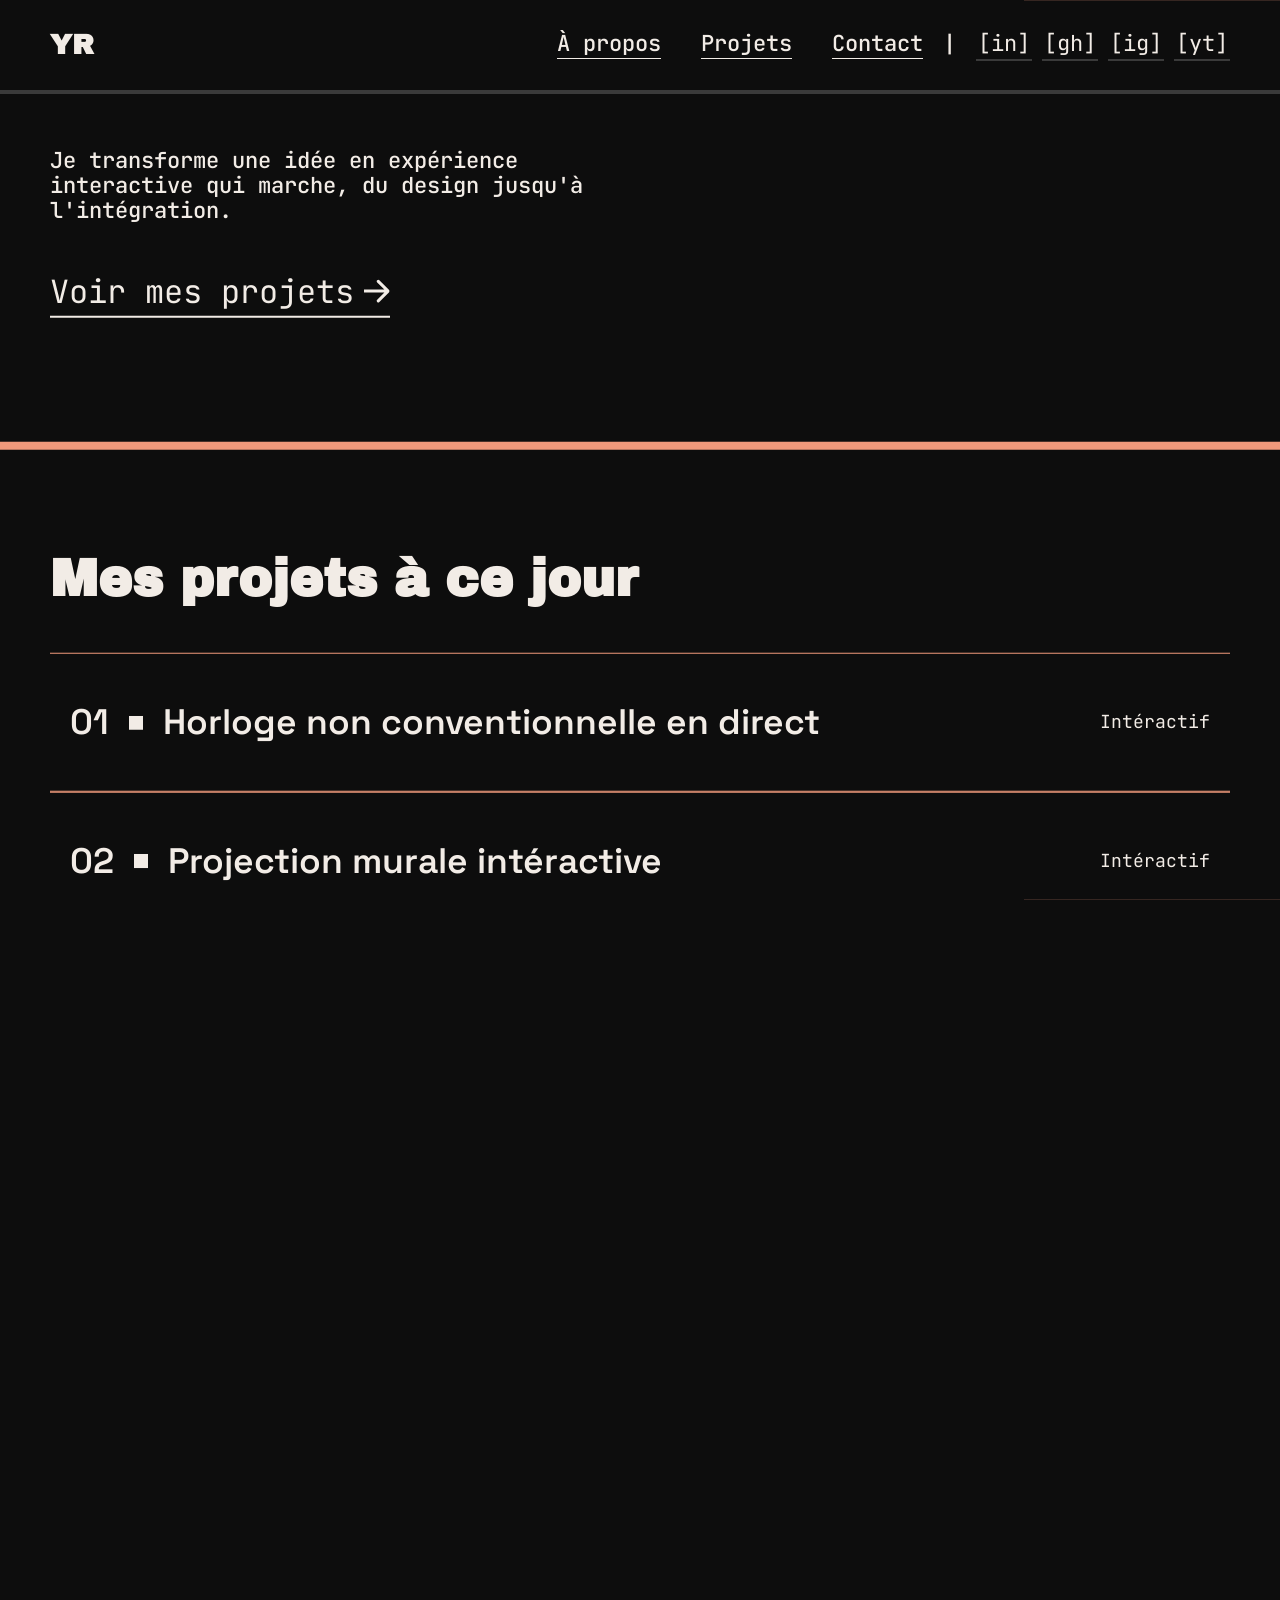
==== index.html @ 703d322e "Rajout lineheight sur page a propos" ====
<!DOCTYPE html>
<html lang="fr">

<head>
    <meta charset="utf-8" />
    <meta name="viewport" content="width=device-width, initial-scale=1.0" />
    <title>Portfolio - Yoan Robitaille</title>

    <link rel="stylesheet" href="styles/main.css" />

    <script src="scripts/main.js" defer></script>

    <link rel="apple-touch-icon" sizes="180x180" href="assets/favicon_io/apple-touch-icon.png">
    <link rel="icon" type="image/png" sizes="32x32" href="assets/favicon_io/favicon-32x32.png">
    <link rel="icon" type="image/png" sizes="16x16" href="assets/favicon_io/favicon-16x16.png">
    <link rel="manifest" href="assets/favicon_io/site.webmanifest">

</head>

<body data-component="Scrolly">
    <div class="cursor" data-component="Cursor"></div>

    <div class="transition" data-component="Transition">
        <div class="transition-row row-1">
            <div class="block"></div>
            <div class="block"></div>
            <div class="block"></div>
            <div class="block"></div>
            <div class="block"></div>
        </div>
        <div class="transition-row row-2">
            <div class="block"></div>
            <div class="block"></div>
            <div class="block"></div>
            <div class="block"></div>
            <div class="block"></div>
        </div>
    </div>



    <header class="header" data-component="Header" data-always-show>
        <div class="wrapper">
            <a href="index.html" class="logo">YR</a>
            <nav class="nav">
                <ul>
                    <a href="index.html" class="hub_mobile">
                        <li>Mon hub</li>
                    </a>
                    <a href="propos.html">
                        <li>À propos</li>
                    </a>
                    <a href="" class="scrollto">
                        <li>Projets</li>
                    </a>
                    <a href="contact.html">
                        <li>Contact</li>
                    </a>
                </ul>
                <h3>|</h3>
                <div class="reseaux">
                    <a target="_blank" href="https://www.linkedin.com/in/yoan-robitaille-41281a43a/">
                        <li class="social">
                            <div class="social_icon">[in]</div>
                        </li>
                    </a>
                    <a target="_blank" href="https://github.com/yoanrobitaille">
                        <li class="social">
                            <div class="social_icon">[gh]</div>
                        </li>
                    </a>
                    <a target="_blank" href="https://www.instagram.com/y.o.a.n_1802/">
                        <li class="social">
                            <div class="social_icon">[ig]</div>
                        </li>
                    </a>
                    <a target="_blank" href="https://www.youtube.com/@yoanrobitaille">
                        <li class="social">
                            <div class="social_icon">[yt]</div>
                        </li>
                    </a>
                </div>
            </nav>
            <button class="header__toggle js-toggle">
                <span></span>
                <span></span>
                <span></span>
            </button>
        </div>
        <hr class="hr_secondary">
    </header>

    <section class="modale" data-component="Modale">
        <div class="wrapper">
            <div class="modal">
                <span class="close">
                    <svg class="icon icon--lg">
                        <use xlink:href="#icon-close"></use>
                    </svg>
                </span>
                <div class="modalContent">
                    <img src="" alt="" class="modalImg" />
                    <span class="modaltxt"></span>
                </div>
            </div>
        </div>
    </section>

    <canvas id="cursor-grid" data-component="Grid"></canvas>
    <img class="swipeimage" alt="">
    <div id="smooth-wrapper" data-component="Scroller" data-pin-items="true">
        <div id="smooth-content">
            <!-- Hub -->
            <section class="hub">
                <div class="wrapper">
                    <h1 class="display">Yoan Robitaille</h1>
                    <div class="hub_contenu">
                        <div class="contenu">
                            <div class="profil">
                                <h2>Dev média interactif</h2>
                                <h2>Dev web</h2>
                            </div>
                            <h3>Je transforme une idée en expérience interactive qui marche, du design jusqu'à l'intégration.</h3>
                            <a href="" class="btn scrollto">
                                Voir mes projets
                                <svg class="icon icon--sm">
                                    <use xlink:href="#icon-Arrow"></use>
                                </svg>
                            </a>
                        </div>
                        <div class="media">
                            <img src="assets/img/yoan.png" alt="Yoan Robitaille" />
                        </div>
                    </div>
                </div>
            </section>
            <hr class="hr_primary" />

            <section class="projets" id="projets">
                <div class="wrapper">
                    <h1>Mes projets à ce jour</h1>
                    <div class="cards" data-component="ImgHover">
                        <a href="fiche_projet.html" class="card" data-img="assets/img/hnc_hero.jpg">
                            <div class="start">
                                <h2>01</h2>
                                <svg class="icon icon--sm">
                                    <use xlink:href="#icon-square"></use>
                                </svg>
                                <h2>Horloge non conventionnelle en direct</h2>
                            </div>
                            <p>Intéractif</p>
                        </a>
                        <a href="fiche_projection.html" class="card" data-img="assets/img/pi/pi_main.jpg">
                            <div class="start">
                                <h2>02</h2>
                                <svg class="icon icon--sm">
                                    <use xlink:href="#icon-square"></use>
                                </svg>
                                <h2>Projection murale intéractive</h2>
                            </div>
                            <p>Intéractif</p>
                        </a>
                        <a href="fiche_webjam.html" class="card" data-img="assets/img/webjam/wj_desktop-accueil.jpg">
                            <div class="start">
                                <h2>03</h2>
                                <svg class="icon icon--sm">
                                    <use xlink:href="#icon-square"></use>
                                </svg>
                                <h2>Site web PhytoTech (WebJam 2026)</h2>
                            </div>
                            <p>Dev web</p>
                        </a>
                        <a href="fiche_del.html" class="card" data-img="assets/img/del/del_jeu.png">
                            <div class="start">
                                <h2>04</h2>
                                <svg class="icon icon--sm">
                                    <use xlink:href="#icon-square"></use>
                                </svg>
                                <h2>Jeu 1D sur bande DEL</h2>
                            </div>
                            <p>Intéractif</p>
                        </a>
                        <a href="fiche_boxotel.html" class="card" data-img="assets/img/bo/bo_desktop-accueil.jpg">
                            <div class="start">
                                <h2>05</h2>
                                <svg class="icon icon--sm">
                                    <use xlink:href="#icon-square"></use>
                                </svg>
                                <h2>Design, amélioration et intégration du site web Boxotel</h2>
                            </div>
                            <p>Dev web</p>
                        </a>
                    </div>
                </div>
            </section>
            <hr class="hr_primary" />
            <footer class="footer">
                <div class="wrapper">
                    <h2>On travaille ensemble? <span class="h2_footer">Je cherche un stage en création interactive.</span></h2>
                    <ul class="socials">
                        <a target="_blank" href="https://www.linkedin.com/in/yoan-robitaille-41281a43a/">
                            <li class="social">
                                <div class="social_icon">[in]</div>
                                <div class="nom">LinkedIn</div>
                            </li>
                        </a>
                        <a target="_blank" href="https://github.com/yoanrobitaille">
                            <li class="social">
                                <div class="social_icon">[gh]</div>
                                <div class="nom">GitHub</div>
                            </li>
                        </a>
                        <a target="_blank" href="https://www.youtube.com/@yoanrobitaille">
                            <li class="social">
                                <div class="social_icon">[yt]</div>
                                <div class="nom">YouTube</div>
                            </li>
                        </a>
                        <a target="_blank" href="mailto:yoan.robitaille@hotmail.com">
                            <li class="social">
                                <div class="social_icon">[@]</div>
                                <div class="nom">E-mail</div>
                            </li>
                        </a>
                        <a target="_blank" href="assets/cv/cv_yoan_robitaille_clair.pdf">
                            <li class="social">
                                <div class="social_icon">[cv]</div>
                                <div class="nom">Curriculum vitae</div>
                            </li>
                        </a>
                    </ul>
                    <div class="credit">
                        <p>© 2026 Yoan Robitaille</p>
                        <a href="ia.html" class="voir_ia">
                            Utilisation d'IA
                            <svg class="icon icon--mdm">
                                <use href="#icon-Arrow"></use>
                            </svg>
                        </a>
                    </div>
                </div>
            </footer>
        </div>
    </div>

</body>

</html>
---- styles/main.css ----
@charset "UTF-8";
@import url("https://fonts.googleapis.com/css2?family=Archivo+Black&family=JetBrains+Mono:ital,wght@0,100..800;1,100..800&family=Space+Grotesk:wght@300..700&display=swap");
/* ==========================================================================
   cover / tools
   ========================================================================== */
/* ==========================================================================
   cover / typo
   ========================================================================== */
/**
 * Swiper 14.2.0
 * Most modern mobile touch slider and framework with hardware accelerated transitions
 * https://swiperjs.com
 *
 * Copyright 2014-2026 Vladimir Kharlampidi
 *
 * Released under the MIT License
 *
 * Released on: August 26, 2026
 */
:root {
  --swiper-theme-color: #007aff;
  /*
  --swiper-preloader-color: var(--swiper-theme-color);
  --swiper-wrapper-transition-timing-function: initial;
  */
}

:host {
  position: relative;
  display: block;
  margin-left: auto;
  margin-right: auto;
  z-index: 1;
}

.swiper {
  margin-left: auto;
  margin-right: auto;
  position: relative;
  overflow: hidden;
  list-style: none;
  padding: 0;
  /* Fix of Webkit flickering */
  z-index: 1;
  display: block;
}

.swiper-vertical > .swiper-wrapper {
  flex-direction: column;
}

.swiper-wrapper {
  position: relative;
  width: 100%;
  height: 100%;
  z-index: 1;
  display: flex;
  transition-property: transform;
  transition-timing-function: var(--swiper-wrapper-transition-timing-function, initial);
  box-sizing: content-box;
}

.swiper-android .swiper-slide,
.swiper-ios .swiper-slide,
.swiper-wrapper {
  transform: translate3d(0px, 0, 0);
}

.swiper-horizontal {
  touch-action: pan-y;
}

.swiper-vertical {
  touch-action: pan-x;
}

.swiper-slide {
  flex-shrink: 0;
  width: 100%;
  height: 100%;
  position: relative;
  transition-property: transform;
  display: block;
}

.swiper-slide-invisible-blank {
  visibility: hidden;
}

/* Auto Height */
.swiper-autoheight,
.swiper-autoheight .swiper-slide {
  height: auto;
}

.swiper-autoheight .swiper-wrapper {
  align-items: flex-start;
  transition-property: transform, height;
}

.swiper-backface-hidden .swiper-slide {
  transform: translateZ(0);
  backface-visibility: hidden;
}

/* 3D Effects */
.swiper-3d.swiper-css-mode .swiper-wrapper {
  perspective: 1200px;
}

.swiper-3d .swiper-wrapper {
  transform-style: preserve-3d;
}

.swiper-3d {
  perspective: 1200px;
  .swiper-slide,
  .swiper-cube-shadow {
    transform-style: preserve-3d;
  }
}

/* CSS Mode */
.swiper-css-mode {
  > .swiper-wrapper {
    overflow: auto;
    scrollbar-width: none; /* For Firefox */
    -ms-overflow-style: none; /* For Internet Explorer and Edge */
    &::-webkit-scrollbar {
      display: none;
    }
  }
  > .swiper-wrapper > .swiper-slide {
    scroll-snap-align: start start;
  }
  &.swiper-horizontal {
    > .swiper-wrapper {
      scroll-snap-type: x mandatory;
    }
    > .swiper-wrapper > .swiper-slide:first-child {
      margin-inline-start: var(--swiper-slides-offset-before);
      scroll-margin-inline-start: var(--swiper-slides-offset-before);
    }
    > .swiper-wrapper > .swiper-slide:last-child {
      margin-inline-end: var(--swiper-slides-offset-after);
    }
  }
  &.swiper-vertical {
    > .swiper-wrapper {
      scroll-snap-type: y mandatory;
    }
    > .swiper-wrapper > .swiper-slide:first-child {
      margin-block-start: var(--swiper-slides-offset-before);
      scroll-margin-block-start: var(--swiper-slides-offset-before);
    }
    > .swiper-wrapper > .swiper-slide:last-child {
      margin-block-end: var(--swiper-slides-offset-after);
    }
  }
  &.swiper-free-mode {
    > .swiper-wrapper {
      scroll-snap-type: none;
    }
    > .swiper-wrapper > .swiper-slide {
      scroll-snap-align: none;
    }
  }
  &.swiper-centered {
    > .swiper-wrapper::before {
      content: "";
      flex-shrink: 0;
      order: 9999;
    }
    > .swiper-wrapper > .swiper-slide {
      scroll-snap-align: center center;
      scroll-snap-stop: always;
    }
  }
  &.swiper-centered.swiper-horizontal {
    > .swiper-wrapper > .swiper-slide:first-child {
      margin-inline-start: var(--swiper-centered-offset-before);
    }
    > .swiper-wrapper::before {
      height: 100%;
      min-height: 1px;
      width: var(--swiper-centered-offset-after);
    }
  }
  &.swiper-centered.swiper-vertical {
    > .swiper-wrapper > .swiper-slide:first-child {
      margin-block-start: var(--swiper-centered-offset-before);
    }
    > .swiper-wrapper::before {
      width: 100%;
      min-width: 1px;
      height: var(--swiper-centered-offset-after);
    }
  }
}

/* Slide styles start */
/* 3D Shadows */
.swiper-3d {
  .swiper-slide-shadow,
  .swiper-slide-shadow-left,
  .swiper-slide-shadow-right,
  .swiper-slide-shadow-top,
  .swiper-slide-shadow-bottom,
  .swiper-slide-shadow,
  .swiper-slide-shadow-left,
  .swiper-slide-shadow-right,
  .swiper-slide-shadow-top,
  .swiper-slide-shadow-bottom {
    position: absolute;
    left: 0;
    top: 0;
    width: 100%;
    height: 100%;
    pointer-events: none;
    z-index: 10;
  }
  .swiper-slide-shadow {
    background: rgba(0, 0, 0, 0.15);
  }
  .swiper-slide-shadow-left {
    background-image: linear-gradient(to left, rgba(0, 0, 0, 0.5), rgba(0, 0, 0, 0));
  }
  .swiper-slide-shadow-right {
    background-image: linear-gradient(to right, rgba(0, 0, 0, 0.5), rgba(0, 0, 0, 0));
  }
  .swiper-slide-shadow-top {
    background-image: linear-gradient(to top, rgba(0, 0, 0, 0.5), rgba(0, 0, 0, 0));
  }
  .swiper-slide-shadow-bottom {
    background-image: linear-gradient(to bottom, rgba(0, 0, 0, 0.5), rgba(0, 0, 0, 0));
  }
}

.swiper-lazy-preloader {
  width: 42px;
  height: 42px;
  position: absolute;
  left: 50%;
  top: 50%;
  margin-left: -21px;
  margin-top: -21px;
  z-index: 10;
  transform-origin: 50%;
  box-sizing: border-box;
  border: 4px solid var(--swiper-preloader-color, var(--swiper-theme-color));
  border-radius: 50%;
  border-top-color: transparent;
}

.swiper:not(.swiper-watch-progress),
.swiper-watch-progress .swiper-slide-visible {
  .swiper-lazy-preloader {
    animation: swiper-preloader-spin 1s infinite linear;
  }
}

.swiper-lazy-preloader-white {
  --swiper-preloader-color: #fff;
}

.swiper-lazy-preloader-black {
  --swiper-preloader-color: #000;
}

@keyframes swiper-preloader-spin {
  0% {
    transform: rotate(0deg);
  }
  100% {
    transform: rotate(360deg);
  }
}
/* Slide styles end */
.swiper-virtual .swiper-slide {
  -webkit-backface-visibility: hidden;
  transform: translateZ(0);
}

.swiper-virtual.swiper-css-mode {
  .swiper-wrapper::after {
    content: "";
    position: absolute;
    left: 0;
    top: 0;
    pointer-events: none;
  }
}

.swiper-virtual.swiper-css-mode.swiper-horizontal {
  .swiper-wrapper::after {
    height: 1px;
    width: var(--swiper-virtual-size);
  }
}

.swiper-virtual.swiper-css-mode.swiper-vertical {
  .swiper-wrapper::after {
    width: 1px;
    height: var(--swiper-virtual-size);
  }
}

:root {
  --swiper-navigation-size: 44px;
  /*
  --swiper-navigation-top-offset: 50%;
  --swiper-navigation-sides-offset: 4px;
  --swiper-navigation-color: var(--swiper-theme-color);
  */
}

.swiper-button-prev,
.swiper-button-next {
  position: absolute;
  width: var(--swiper-navigation-size);
  height: var(--swiper-navigation-size);
  z-index: 10;
  cursor: pointer;
  display: flex;
  align-items: center;
  justify-content: center;
  color: var(--swiper-navigation-color, var(--swiper-theme-color));
  &.swiper-button-disabled {
    opacity: 0.35;
    cursor: auto;
    pointer-events: none;
  }
  &.swiper-button-hidden {
    opacity: 0;
    cursor: auto;
    pointer-events: none;
  }
  .swiper-navigation-disabled & {
    display: none !important;
  }
  ::slotted(svg),
  svg {
    width: 100%;
    height: 100%;
    -o-object-fit: contain;
       object-fit: contain;
    transform-origin: center;
    fill: currentColor;
    pointer-events: none;
  }
}

.swiper-button-lock {
  display: none;
}

.swiper-button-prev,
.swiper-button-next {
  top: var(--swiper-navigation-top-offset, 50%);
  margin-top: calc(0px - var(--swiper-navigation-size) / 2);
}

.swiper-button-prev {
  left: var(--swiper-navigation-sides-offset, 4px);
  right: auto;
  ::slotted(.swiper-navigation-icon),
  .swiper-navigation-icon {
    transform: rotate(180deg);
  }
}

.swiper-button-next {
  right: var(--swiper-navigation-sides-offset, 4px);
  left: auto;
}

.swiper-horizontal {
  .swiper-button-prev,
  .swiper-button-next,
  ~ .swiper-button-prev,
  ~ .swiper-button-next {
    top: var(--swiper-navigation-top-offset, 50%);
    margin-top: calc(0px - var(--swiper-navigation-size) / 2);
    margin-left: 0;
  }
  .swiper-button-prev,
  & ~ .swiper-button-prev,
  &.swiper-rtl .swiper-button-next,
  &.swiper-rtl ~ .swiper-button-next {
    left: var(--swiper-navigation-sides-offset, 4px);
    right: auto;
  }
  .swiper-button-next,
  & ~ .swiper-button-next,
  &.swiper-rtl .swiper-button-prev,
  &.swiper-rtl ~ .swiper-button-prev {
    right: var(--swiper-navigation-sides-offset, 4px);
    left: auto;
  }
  .swiper-button-prev,
  & ~ .swiper-button-prev,
  &.swiper-rtl .swiper-button-next,
  &.swiper-rtl ~ .swiper-button-next {
    ::slotted(.swiper-navigation-icon),
    .swiper-navigation-icon {
      transform: rotate(180deg);
    }
  }
  &.swiper-rtl .swiper-button-prev,
  &.swiper-rtl ~ .swiper-button-prev {
    ::slotted(.swiper-navigation-icon),
    .swiper-navigation-icon {
      transform: rotate(0deg);
    }
  }
}

.swiper-vertical {
  .swiper-button-prev,
  .swiper-button-next,
  ~ .swiper-button-prev,
  ~ .swiper-button-next {
    left: var(--swiper-navigation-top-offset, 50%);
    right: auto;
    margin-left: calc(0px - var(--swiper-navigation-size) / 2);
    margin-top: 0;
  }
  .swiper-button-prev,
  ~ .swiper-button-prev {
    top: var(--swiper-navigation-sides-offset, 4px);
    bottom: auto;
    ::slotted(.swiper-navigation-icon),
    .swiper-navigation-icon {
      transform: rotate(-90deg);
    }
  }
  .swiper-button-next,
  ~ .swiper-button-next {
    bottom: var(--swiper-navigation-sides-offset, 4px);
    top: auto;
    ::slotted(.swiper-navigation-icon),
    .swiper-navigation-icon {
      transform: rotate(90deg);
    }
  }
}

:root {
  /*
  --swiper-pagination-color: var(--swiper-theme-color);
  --swiper-pagination-left: auto;
  --swiper-pagination-right: 8px;
  --swiper-pagination-bottom: 8px;
  --swiper-pagination-top: auto;
  --swiper-pagination-fraction-color: inherit;
  --swiper-pagination-progressbar-bg-color: rgba(0,0,0,0.25);
  --swiper-pagination-progressbar-size: 4px;
  --swiper-pagination-bullet-size: 8px;
  --swiper-pagination-bullet-width: 8px;
  --swiper-pagination-bullet-height: 8px;
  --swiper-pagination-bullet-border-radius: 50%;
  --swiper-pagination-bullet-inactive-color: #000;
  --swiper-pagination-bullet-inactive-opacity: 0.2;
  --swiper-pagination-bullet-opacity: 1;
  --swiper-pagination-bullet-horizontal-gap: 4px;
  --swiper-pagination-bullet-vertical-gap: 6px;
  */
}

.swiper-pagination {
  position: absolute;
  text-align: center;
  transition: 300ms opacity;
  transform: translate3d(0, 0, 0);
  z-index: 10;
  &.swiper-pagination-hidden {
    opacity: 0;
  }
  .swiper-pagination-disabled > &,
  &.swiper-pagination-disabled {
    display: none !important;
  }
}

/* Common Styles */
.swiper-pagination-fraction,
.swiper-pagination-custom,
.swiper-horizontal > .swiper-pagination-bullets,
.swiper-pagination-bullets.swiper-pagination-horizontal {
  bottom: var(--swiper-pagination-bottom, 8px);
  top: var(--swiper-pagination-top, auto);
  left: 0;
  width: 100%;
}

/* Bullets */
.swiper-pagination-bullets-dynamic {
  overflow: hidden;
  font-size: 0;
  .swiper-pagination-bullet {
    transform: scale(0.33);
    position: relative;
  }
  .swiper-pagination-bullet-active {
    transform: scale(1);
  }
  .swiper-pagination-bullet-active-main {
    transform: scale(1);
  }
  .swiper-pagination-bullet-active-prev {
    transform: scale(0.66);
  }
  .swiper-pagination-bullet-active-prev-prev {
    transform: scale(0.33);
  }
  .swiper-pagination-bullet-active-next {
    transform: scale(0.66);
  }
  .swiper-pagination-bullet-active-next-next {
    transform: scale(0.33);
  }
}

.swiper-pagination-bullet {
  width: var(--swiper-pagination-bullet-width, var(--swiper-pagination-bullet-size, 8px));
  height: var(--swiper-pagination-bullet-height, var(--swiper-pagination-bullet-size, 8px));
  display: inline-block;
  border-radius: var(--swiper-pagination-bullet-border-radius, 50%);
  background: var(--swiper-pagination-bullet-inactive-color, #000);
  opacity: var(--swiper-pagination-bullet-inactive-opacity, 0.2);
  button& {
    border: none;
    margin: 0;
    padding: 0;
    box-shadow: none;
    -webkit-appearance: none;
       -moz-appearance: none;
            appearance: none;
  }
  .swiper-pagination-clickable & {
    cursor: pointer;
  }
  &:only-child {
    display: none !important;
  }
}

.swiper-pagination-bullet-active {
  opacity: var(--swiper-pagination-bullet-opacity, 1);
  background: var(--swiper-pagination-color, var(--swiper-theme-color));
}

.swiper-vertical > .swiper-pagination-bullets,
.swiper-pagination-vertical.swiper-pagination-bullets {
  right: var(--swiper-pagination-right, 8px);
  left: var(--swiper-pagination-left, auto);
  top: 50%;
  transform: translate3d(0px, -50%, 0);
  .swiper-pagination-bullet {
    margin: var(--swiper-pagination-bullet-vertical-gap, 6px) 0;
    display: block;
  }
  &.swiper-pagination-bullets-dynamic {
    top: 50%;
    transform: translateY(-50%);
    width: 8px;
    .swiper-pagination-bullet {
      display: inline-block;
      transition: 200ms transform, 200ms top;
    }
  }
}

.swiper-horizontal > .swiper-pagination-bullets,
.swiper-pagination-horizontal.swiper-pagination-bullets {
  .swiper-pagination-bullet {
    margin: 0 var(--swiper-pagination-bullet-horizontal-gap, 4px);
  }
  &.swiper-pagination-bullets-dynamic {
    left: 50%;
    transform: translateX(-50%);
    white-space: nowrap;
    .swiper-pagination-bullet {
      transition: 200ms transform, 200ms left;
    }
  }
}

.swiper-horizontal.swiper-rtl > .swiper-pagination-bullets-dynamic .swiper-pagination-bullet {
  transition: 200ms transform, 200ms right;
}

/* Fraction */
.swiper-pagination-fraction {
  color: var(--swiper-pagination-fraction-color, inherit);
}

/* Progress */
.swiper-pagination-progressbar {
  background: var(--swiper-pagination-progressbar-bg-color, rgba(0, 0, 0, 0.25));
  position: absolute;
  .swiper-pagination-progressbar-fill {
    background: var(--swiper-pagination-color, var(--swiper-theme-color));
    position: absolute;
    left: 0;
    top: 0;
    width: 100%;
    height: 100%;
    transform: scale(0);
    transform-origin: left top;
  }
  .swiper-rtl & .swiper-pagination-progressbar-fill {
    transform-origin: right top;
  }
  .swiper-horizontal > &,
  &.swiper-pagination-horizontal,
  .swiper-vertical > &.swiper-pagination-progressbar-opposite,
  &.swiper-pagination-vertical.swiper-pagination-progressbar-opposite {
    width: 100%;
    height: var(--swiper-pagination-progressbar-size, 4px);
    left: 0;
    top: 0;
  }
  .swiper-vertical > &,
  &.swiper-pagination-vertical,
  .swiper-horizontal > &.swiper-pagination-progressbar-opposite,
  &.swiper-pagination-horizontal.swiper-pagination-progressbar-opposite {
    width: var(--swiper-pagination-progressbar-size, 4px);
    height: 100%;
    left: 0;
    top: 0;
  }
}

.swiper-pagination-lock {
  display: none;
}

:root {
  /*
  --swiper-scrollbar-border-radius: 10px;
  --swiper-scrollbar-top: auto;
  --swiper-scrollbar-bottom: 4px;
  --swiper-scrollbar-left: auto;
  --swiper-scrollbar-right: 4px;
  --swiper-scrollbar-sides-offset: 1%;
  --swiper-scrollbar-bg-color: rgba(0, 0, 0, 0.1);
  --swiper-scrollbar-drag-bg-color: rgba(0, 0, 0, 0.5);
  --swiper-scrollbar-size: 4px;
  */
}

.swiper-scrollbar {
  border-radius: var(--swiper-scrollbar-border-radius, 10px);
  position: relative;
  touch-action: none;
  background: var(--swiper-scrollbar-bg-color, rgba(0, 0, 0, 0.1));
  .swiper-scrollbar-disabled > &,
  &.swiper-scrollbar-disabled {
    display: none !important;
  }
  .swiper-horizontal > &,
  &.swiper-scrollbar-horizontal {
    position: absolute;
    left: var(--swiper-scrollbar-sides-offset, 1%);
    bottom: var(--swiper-scrollbar-bottom, 4px);
    top: var(--swiper-scrollbar-top, auto);
    z-index: 50;
    height: var(--swiper-scrollbar-size, 4px);
    width: calc(100% - 2 * var(--swiper-scrollbar-sides-offset, 1%));
  }
  .swiper-vertical > &,
  &.swiper-scrollbar-vertical {
    position: absolute;
    left: var(--swiper-scrollbar-left, auto);
    right: var(--swiper-scrollbar-right, 4px);
    top: var(--swiper-scrollbar-sides-offset, 1%);
    z-index: 50;
    width: var(--swiper-scrollbar-size, 4px);
    height: calc(100% - 2 * var(--swiper-scrollbar-sides-offset, 1%));
  }
}

.swiper-scrollbar-drag {
  height: 100%;
  width: 100%;
  position: relative;
  background: var(--swiper-scrollbar-drag-bg-color, rgba(0, 0, 0, 0.5));
  border-radius: var(--swiper-scrollbar-border-radius, 10px);
  left: 0;
  top: 0;
}

.swiper-scrollbar-cursor-drag {
  cursor: move;
}

.swiper-scrollbar-lock {
  display: none;
}

/* Zoom container styles start */
.swiper-zoom-container {
  width: 100%;
  height: 100%;
  display: flex;
  justify-content: center;
  align-items: center;
  text-align: center;
  > img,
  > svg,
  > canvas {
    max-width: 100%;
    max-height: 100%;
    -o-object-fit: contain;
       object-fit: contain;
  }
}

/* Zoom container styles end */
.swiper-slide-zoomed {
  cursor: move;
  touch-action: none;
}

/* a11y */
.swiper .swiper-notification {
  position: absolute;
  left: 0;
  top: 0;
  pointer-events: none;
  opacity: 0;
  z-index: -1000;
}

.swiper-thumbs {
  .swiper-slide-thumb-active {
    /* Styles for active thumb slide */
  }
}

.swiper-free-mode > .swiper-wrapper {
  transition-timing-function: ease-out;
  margin: 0 auto;
}

.swiper-grid > .swiper-wrapper {
  flex-wrap: wrap;
}

.swiper-grid-column > .swiper-wrapper {
  flex-wrap: wrap;
  flex-direction: column;
}

.swiper-fade {
  &.swiper-free-mode {
    .swiper-slide {
      transition-timing-function: ease-out;
    }
  }
  .swiper-slide {
    pointer-events: none;
    transition-property: opacity;
    .swiper-slide {
      pointer-events: none;
    }
  }
  .swiper-slide-active {
    pointer-events: auto;
    & .swiper-slide-active {
      pointer-events: auto;
    }
  }
}

.swiper.swiper-cube {
  overflow: visible;
}

.swiper-cube {
  .swiper-slide {
    pointer-events: none;
    backface-visibility: hidden;
    z-index: 1;
    visibility: hidden;
    transform-origin: 0 0;
    width: 100%;
    height: 100%;
    .swiper-slide {
      pointer-events: none;
    }
  }
  &.swiper-rtl .swiper-slide {
    transform-origin: 100% 0;
  }
  .swiper-slide-active {
    &,
    & .swiper-slide-active {
      pointer-events: auto;
    }
  }
  .swiper-slide-active,
  .swiper-slide-next,
  .swiper-slide-prev {
    pointer-events: auto;
    visibility: visible;
  }
  .swiper-cube-shadow {
    position: absolute;
    left: 0;
    bottom: 0px;
    width: 100%;
    height: 100%;
    opacity: 0.6;
    z-index: 0;
    &:before {
      content: "";
      background: #000;
      position: absolute;
      left: 0;
      top: 0;
      bottom: 0;
      right: 0;
      filter: blur(50px);
    }
  }
}

.swiper-cube {
  .swiper-slide-next + .swiper-slide {
    pointer-events: auto;
    visibility: visible;
  }
}

/* Cube slide shadows start */
.swiper-cube {
  .swiper-slide-shadow-cube.swiper-slide-shadow-top,
  .swiper-slide-shadow-cube.swiper-slide-shadow-bottom,
  .swiper-slide-shadow-cube.swiper-slide-shadow-left,
  .swiper-slide-shadow-cube.swiper-slide-shadow-right {
    z-index: 0;
    backface-visibility: hidden;
  }
}

/* Cube slide shadows end */
.swiper.swiper-flip {
  overflow: visible;
}

.swiper-flip {
  .swiper-slide {
    pointer-events: none;
    backface-visibility: hidden;
    z-index: 1;
    .swiper-slide {
      pointer-events: none;
    }
  }
  .swiper-slide-active {
    &,
    & .swiper-slide-active {
      pointer-events: auto;
    }
  }
}

/* Flip slide shadows start */
.swiper-flip {
  .swiper-slide-shadow-flip.swiper-slide-shadow-top,
  .swiper-slide-shadow-flip.swiper-slide-shadow-bottom,
  .swiper-slide-shadow-flip.swiper-slide-shadow-left,
  .swiper-slide-shadow-flip.swiper-slide-shadow-right {
    z-index: 0;
    backface-visibility: hidden;
  }
}

/* Flip slide shadows end */
.swiper-creative {
  .swiper-slide {
    backface-visibility: hidden;
    overflow: hidden;
    transition-property: transform, opacity, height;
  }
}

.swiper.swiper-cards {
  overflow: visible;
}

.swiper-cards {
  .swiper-slide {
    transform-origin: center bottom;
    backface-visibility: hidden;
    overflow: hidden;
  }
}

/* ==========================================================================
   COLORS / SETTINGS
   ========================================================================== */
:root {
  --color-white: #fff;
  --color-black: #000;
  --color-primary: #f2ece6;
  --color-secondary: #f0997b;
  --color-bg-primary: #0d0d0d;
  --color-bg-secondary: #161616;
  --color-border: #3a3a3a;
}

/* ==========================================================================
   FONTS / SETTINGS
   ========================================================================== */
:root {
  --font-primary: 'Archivo Black', sans-serif;
  --font-secondary: 'Space Grotesk', sans-serif;
  --font-tertiary: 'JetBrains Mono', monospace;
  --font-size-content: 1.13rem;
  --font-size-display: clamp(3rem, 5.42vw + 1.38rem, 6.25rem);
  --font-size-h1: clamp(2.5rem, 1.35vw + 2.09rem, 3.31rem);
  --font-size-h2: clamp(2rem, 0.42vw + 1.88rem, 2.25rem);
  --font-size-h3: 1.38rem;
}

/* ==========================================================================
   DIMENSIONS / SETTINGS
   ========================================================================== */
:root {
  --spacing-xs: 1rem;
  --spacing-sm: 30px;
  --spacing-md: 50px;
  --spacing-lg: 6rem;
  --grid-gap: 30px;
}

/* ==========================================================================
   easing / settings
   ========================================================================== */
/*! normalize.css v8.0.1 | MIT License | github.com/necolas/normalize.css */
/* Document
   ========================================================================== */
/**
 * 1. Correct the line height in all browsers.
 * 2. Prevent adjustments of font size after orientation changes in iOS.
 */
html {
  line-height: 1.15; /* 1 */
  -webkit-text-size-adjust: 100%; /* 2 */
}

/* Sections
   ========================================================================== */
/**
 * Remove the margin in all browsers.
 */
body {
  margin: 0;
}

/**
 * Render the `main` element consistently in IE.
 */
main {
  display: block;
}

/**
 * Correct the font size and margin on `h1` elements within `section` and
 * `article` contexts in Chrome, Firefox, and Safari.
 */
h1 {
  font-size: 2em;
  margin: 0.67em 0;
}

/* Grouping content
   ========================================================================== */
/**
 * 1. Add the correct box sizing in Firefox.
 * 2. Show the overflow in Edge and IE.
 */
hr {
  box-sizing: content-box; /* 1 */
  height: 0; /* 1 */
  overflow: visible; /* 2 */
}

/**
 * 1. Correct the inheritance and scaling of font size in all browsers.
 * 2. Correct the odd `em` font sizing in all browsers.
 */
pre {
  font-family: monospace, monospace; /* 1 */
  font-size: 1em; /* 2 */
}

/* Text-level semantics
   ========================================================================== */
/**
 * Remove the gray background on active links in IE 10.
 */
a {
  background-color: transparent;
}

/**
 * 1. Remove the bottom border in Chrome 57-
 * 2. Add the correct text decoration in Chrome, Edge, IE, Opera, and Safari.
 */
abbr[title] {
  border-bottom: none; /* 1 */
  text-decoration: underline; /* 2 */
  -webkit-text-decoration: underline dotted;
          text-decoration: underline dotted; /* 2 */
}

/**
 * Add the correct font weight in Chrome, Edge, and Safari.
 */
b,
strong {
  font-weight: bolder;
}

/**
 * 1. Correct the inheritance and scaling of font size in all browsers.
 * 2. Correct the odd `em` font sizing in all browsers.
 */
code,
kbd,
samp {
  font-family: monospace, monospace; /* 1 */
  font-size: 1em; /* 2 */
}

/**
 * Add the correct font size in all browsers.
 */
small {
  font-size: 80%;
}

/**
 * Prevent `sub` and `sup` elements from affecting the line height in
 * all browsers.
 */
sub,
sup {
  font-size: 75%;
  line-height: 0;
  position: relative;
  vertical-align: baseline;
}

sub {
  bottom: -0.25em;
}

sup {
  top: -0.5em;
}

/* Embedded content
   ========================================================================== */
/**
 * Remove the border on images inside links in IE 10.
 */
img {
  border-style: none;
}

/* Forms
   ========================================================================== */
/**
 * 1. Change the font styles in all browsers.
 * 2. Remove the margin in Firefox and Safari.
 */
button,
input,
optgroup,
select,
textarea {
  font-family: inherit; /* 1 */
  font-size: 100%; /* 1 */
  line-height: 1.15; /* 1 */
  margin: 0; /* 2 */
}

/**
 * Show the overflow in IE.
 * 1. Show the overflow in Edge.
 */
button,
input { /* 1 */
  overflow: visible;
}

/**
 * Remove the inheritance of text transform in Edge, Firefox, and IE.
 * 1. Remove the inheritance of text transform in Firefox.
 */
button,
select { /* 1 */
  text-transform: none;
}

/**
 * Correct the inability to style clickable types in iOS and Safari.
 */
button,
[type=button],
[type=reset],
[type=submit] {
  -webkit-appearance: button;
}

/**
 * Remove the inner border and padding in Firefox.
 */
button::-moz-focus-inner,
[type=button]::-moz-focus-inner,
[type=reset]::-moz-focus-inner,
[type=submit]::-moz-focus-inner {
  border-style: none;
  padding: 0;
}

/**
 * Restore the focus styles unset by the previous rule.
 */
button:-moz-focusring,
[type=button]:-moz-focusring,
[type=reset]:-moz-focusring,
[type=submit]:-moz-focusring {
  outline: 1px dotted ButtonText;
}

/**
 * Correct the padding in Firefox.
 */
fieldset {
  padding: 0.35em 0.75em 0.625em;
}

/**
 * 1. Correct the text wrapping in Edge and IE.
 * 2. Correct the color inheritance from `fieldset` elements in IE.
 * 3. Remove the padding so developers are not caught out when they zero out
 *    `fieldset` elements in all browsers.
 */
legend {
  box-sizing: border-box; /* 1 */
  color: inherit; /* 2 */
  display: table; /* 1 */
  max-width: 100%; /* 1 */
  padding: 0; /* 3 */
  white-space: normal; /* 1 */
}

/**
 * Add the correct vertical alignment in Chrome, Firefox, and Opera.
 */
progress {
  vertical-align: baseline;
}

/**
 * Remove the default vertical scrollbar in IE 10+.
 */
textarea {
  overflow: auto;
}

/**
 * 1. Add the correct box sizing in IE 10.
 * 2. Remove the padding in IE 10.
 */
[type=checkbox],
[type=radio] {
  box-sizing: border-box; /* 1 */
  padding: 0; /* 2 */
}

/**
 * Correct the cursor style of increment and decrement buttons in Chrome.
 */
[type=number]::-webkit-inner-spin-button,
[type=number]::-webkit-outer-spin-button {
  height: auto;
}

/**
 * 1. Correct the odd appearance in Chrome and Safari.
 * 2. Correct the outline style in Safari.
 */
[type=search] {
  -webkit-appearance: textfield; /* 1 */
  outline-offset: -2px; /* 2 */
}

/**
 * Remove the inner padding in Chrome and Safari on macOS.
 */
[type=search]::-webkit-search-decoration {
  -webkit-appearance: none;
}

/**
 * 1. Correct the inability to style clickable types in iOS and Safari.
 * 2. Change font properties to `inherit` in Safari.
 */
::-webkit-file-upload-button {
  -webkit-appearance: button; /* 1 */
  font: inherit; /* 2 */
}

/* Interactive
   ========================================================================== */
/*
 * Add the correct display in Edge, IE 10+, and Firefox.
 */
details {
  display: block;
}

/*
 * Add the correct display in all browsers.
 */
summary {
  display: list-item;
}

/* Misc
   ========================================================================== */
/**
 * Add the correct display in IE 10+.
 */
template {
  display: none;
}

/**
 * Add the correct display in IE 10.
 */
[hidden] {
  display: none;
}

/* ==========================================================================
   RESET / GENERIC
   ========================================================================== */
html {
  box-sizing: border-box;
}

*,
*:before,
*:after {
  box-sizing: inherit;
}

img {
  max-width: 100%;
}

/* ==========================================================================
   BODY / ELEMENT
   Le body permet d'initialiser les propriétés générales de la page.
   Les éléments de la page vont hérités des propriétés inscrite dans body
   ========================================================================== */
html {
  scroll-behavior: smooth;
}

body {
  background: var(--color-bg-primary);
  color: var(--color-primary);
  font-family: var(--font-tertiary);
  font-size: var(--font-size-content);
  line-height: auto;
}
body p {
  margin: 0;
}

/* ==========================================================================
   TYPOGRAPHY / ELEMENT
   ========================================================================== */
p.extrabold {
  font-weight: 800;
}

p.mini {
  font-size: 12px;
}

p.tags {
  font-size: 24px;
  font-weight: 500;
}

h1 {
  font-size: var(--font-size-h1);
  font-family: var(--font-primary);
  margin: 0;
  font-weight: 800;
}
h1.display {
  font-family: var(--font-primary);
  font-size: var(--font-size-display);
  font-weight: 800;
  text-transform: uppercase;
}

h2 {
  font-size: var(--font-size-h2);
  font-family: var(--font-secondary);
  margin: 0;
  font-weight: 600;
}
h2 .h2_footer {
  font-size: clamp(1.75rem, 0.42vw + 1.63rem, 2rem);
}

h3 {
  font-size: var(--font-size-h3);
  margin: 0;
  font-weight: 500;
}

h4 {
  font-size: var(--font-size-h3);
}

h5 {
  font-size: var(--font-size-h5);
}

h6 {
  font-size: var(--font-size-h6);
}

/* ==========================================================================
   LINKS / ELEMENTS
   Style de base de tous les liens et bouton du site
   ========================================================================== */
a {
  color: var(--color-primary);
  text-decoration: none;
}
a:hover {
  color: var(--color-secondary);
}
a.disabled {
  color: #e2e2e2;
}

/* ==========================================================================
   WRAPPER / ELEMENT
   ========================================================================== */
.wrapper {
  max-width: 1440px;
  margin: 0 auto;
  padding: 0 var(--spacing-md);
}
@media (width <= 768px) {
  .wrapper {
    padding: 0 var(--spacing-xs);
  }
}

/* ==========================================================================
   icons / component
   ========================================================================== */
.icon {
  fill: currentColor;
  display: inline-block;
  flex: 0 0 auto;
  height: 1em;
  vertical-align: middle;
  width: 1em;
  stroke: transparent;
}

.icon--stroke {
  fill: transparent;
  stroke: currentColor;
}

.icon--xs {
  height: 0.75em;
  width: 0.75em;
}

.icon--sm {
  height: 0.8em;
  width: 0.8em;
}

.icon--md {
  height: 1.25em;
  width: 1.25em;
}

.icon--lg {
  height: 4em;
  width: 4em;
}

.icon--xl {
  height: 5em;
  width: 5em;
}

/*====================================================================================================================================
======== FOOTER ===========
====================================================================================================================================*/
.footer {
  padding: 50px 0;
}
.footer .wrapper {
  display: flex;
  flex-direction: column;
  gap: 20px;
}
.footer .wrapper .socials {
  display: flex;
  justify-content: space-between;
  padding: 0;
}
@media (width <= 1024px) {
  .footer .wrapper .socials {
    flex-wrap: wrap;
    justify-content: start;
    gap: 15px;
  }
}
@media (width <= 425px) {
  .footer .wrapper .socials {
    flex-direction: column;
  }
}
.footer .wrapper .socials li {
  list-style-type: none;
  display: flex;
  gap: 10px;
  font-weight: 500;
  border-bottom: var(--color-border) 3px solid;
  padding: 10px 20px;
}
@media (width <= 768px) {
  .footer .wrapper .socials li {
    width: -moz-fit-content;
    width: fit-content;
  }
}
.footer .wrapper .credit {
  display: flex;
  gap: 20px;
  align-items: center;
  justify-content: space-between;
}
@media (width <= 768px) {
  .footer .wrapper .credit {
    flex-direction: column;
    align-items: start;
  }
}
.footer .wrapper .credit .voir_ia {
  display: flex;
  align-items: center;
  gap: 20px;
  padding: 0 10px 8px;
  border-bottom: 2px solid var(--color-border);
}

/*====================================================================================================================================
======== HEADER ===========
====================================================================================================================================*/
.header {
  position: fixed;
  background-color: var(--color-bg-primary);
  width: 100%;
  z-index: 999;
  margin-bottom: 100px;
}
.header .wrapper {
  display: flex;
  justify-content: space-between;
  align-items: center;
  height: 10vh;
}
.header .logo {
  font-family: var(--font-primary);
  font-size: 28px;
  font-weight: 800;
}
.header ul {
  display: flex;
  align-items: center;
  gap: 40px;
}
.header ul li {
  list-style-type: none;
  border-bottom: var(--color-primary) 1px solid;
  width: -moz-fit-content;
  width: fit-content;
  padding-bottom: 2px;
  font-size: var(--font-size-h3);
  font-weight: 500;
}
@media (width <= 1024px) {
  .header ul {
    display: none;
  }
}

.nav {
  background-color: var(--color-bg-primary);
  position: absolute;
  top: 0;
  left: 0;
  height: 100vh;
  width: 100%;
  display: flex;
  flex-direction: column;
  align-items: center;
  overflow-y: auto;
  transform: translateY(-100%);
  transition: all 0.6s cubic-bezier(0.19, 1, 0.22, 1);
}
@media (width <= 1024px) {
  .nav {
    padding: 200px 0 50px;
  }
  .nav h3 {
    display: none;
  }
}
@media (width >= 1024px) {
  .nav {
    flex-direction: row;
  }
}
.nav-is-active .nav {
  transform: translateY(0);
}
.nav ul {
  display: flex;
  flex-direction: column;
  justify-content: center;
  gap: 40px;
  list-style: none;
  padding: 0;
  margin: 0;
  width: 100%;
  transform: translateY(-70%);
  transition: transform 1.2s cubic-bezier(0.19, 1, 0.22, 1);
}
.nav-is-active .nav ul {
  transform: translateY(0);
}
.nav ul a {
  display: block;
  text-align: center;
}
.nav ul a.hub_mobile {
  display: none;
}
@media (width <= 1024px) {
  .nav ul a.hub_mobile {
    display: block;
  }
}
.nav .reseaux {
  display: flex;
  margin-top: auto;
  gap: 10px;
}
.nav .reseaux .social {
  list-style-type: none;
  padding: 10px 10px;
  border-bottom: 2px solid var(--color-border);
}
.nav .reseaux .social .social_icon {
  font-size: 22px;
}
@media (width >= 1024px) {
  .nav {
    display: flex;
    align-items: center;
    gap: 20px;
    background: unset;
    position: relative;
    height: auto;
    width: auto;
    overflow-y: visible;
    padding-top: 0;
    transform: translateY(0);
  }
  .nav ul {
    flex-direction: row;
    transform: translateY(0);
  }
  .nav .social {
    padding: 2px !important;
  }
  .nav .social .social_icon {
    font-size: 18px;
  }
  .nav {
    z-index: 2;
  }
}
.nav li {
  position: relative;
}
.nav li:hover {
  color: inherit;
  border-color: var(--color-secondary);
}
@media (width <= 1024px) {
  .nav li {
    font-size: var(--font-size-h2) !important;
    color: var(--color-white);
    position: relative;
    text-transform: none;
  }
}

.header__toggle {
  --bar-height: 8px;
  --bar-width: 50px;
  --bar-spacer: 6px;
  background-color: transparent;
  border: none;
  outline: none;
  cursor: pointer;
  padding: 0;
  position: relative;
  width: var(--bar-width);
  height: var(--bar-width);
  z-index: 10;
}
.header__toggle span {
  background: var(--color-white);
  border-radius: 3px;
  height: var(--bar-height);
  width: 100%;
  position: absolute;
  top: calc(50% - var(--bar-height) / 2);
  left: calc(50% - var(--bar-width) / 2);
  transition: 0.3s all ease-out;
}
.header__toggle span:nth-child(1) {
  top: calc(50% - var(--bar-height) / 2 - var(--bar-height) - var(--bar-spacer));
}
.header__toggle span:nth-child(3) {
  top: calc(50% - var(--bar-height) / 2 + var(--bar-height) + var(--bar-spacer));
}
.nav-is-active .header__toggle span {
  top: calc(50% - var(--bar-height) / 2);
}
.nav-is-active .header__toggle span:nth-child(1) {
  transform: rotate(45deg);
}
.nav-is-active .header__toggle span:nth-child(2) {
  transform: scaleX(0);
}
.nav-is-active .header__toggle span:nth-child(3) {
  transform: rotate(-45deg);
}
@media (width >= 1024px) {
  .header__toggle {
    display: none;
  }
}

.nav-is-active body {
  overflow: hidden;
}
@media (width >= 1024px) {
  .nav-is-active body {
    overflow: auto;
  }
}

/*====================================================================================================================================
======== HR ===========
====================================================================================================================================*/
.hr_secondary {
  border: 2px var(--color-border) solid;
  margin: 0;
}

.hr_primary {
  border: 4px var(--color-secondary) solid;
  margin: 0;
}

/*====================================================================================================================================
======== HUB ===========
====================================================================================================================================*/
.hub {
  padding-top: 100px;
}
@media (width <= 1024px) {
  .hub {
    padding-bottom: 24px;
  }
}
.hub .wrapper {
  display: flex;
  flex-direction: column;
  gap: 20px;
}
.hub .hub_contenu {
  display: grid;
  grid-template-columns: 1fr 1fr;
  justify-items: end;
  gap: 70px;
}
@media (width <= 1024px) {
  .hub .hub_contenu {
    grid-template-columns: 1fr;
    justify-items: initial;
    gap: 10px;
  }
}
.hub .hub_contenu .contenu {
  display: flex;
  flex-direction: column;
  gap: 50px;
}
@media (width <= 425px) {
  .hub .hub_contenu .contenu {
    width: 390px;
    gap: 20px;
  }
}
.hub .hub_contenu .btn {
  font-size: 32px;
  padding-bottom: 5px;
  border-bottom: var(--color-primary) 2px solid;
  display: flex;
  align-items: center;
  gap: 10px;
  align-self: flex-start;
  transition: all 0.3s cubic-bezier(0.19, 1, 0.22, 1);
}
.hub .hub_contenu .btn:hover {
  gap: 20px;
  border-color: var(--color-secondary);
}
@media (width <= 768px) {
  .hub .hub_contenu .btn {
    font-size: 24px;
  }
}
.hub .hub_contenu .media {
  width: 426px;
  height: 426px;
}
@media (width <= 1024px) {
  .hub .hub_contenu .media {
    order: -1;
    width: 358px;
    height: 358px;
  }
}
.hub .hub_contenu img {
  width: 100%;
  height: 100%;
  -o-object-fit: cover;
     object-fit: cover;
  -o-object-position: 100% 10%;
     object-position: 100% 10%;
}
/*====================================================================================================================================
======== À PROPOS ===========
======== HERO ===========
====================================================================================================================================*/
.hero {
  padding: 100px 0;
}
@media (width <= 1024px) {
  .hero {
    padding-bottom: 24px;
  }
}
.hero .wrapper {
  display: grid;
  grid-template-columns: 1.5fr 1fr;
  justify-items: end;
}
@media (width <= 1024px) {
  .hero .wrapper {
    grid-template-columns: 1fr;
  }
}
.hero .wrapper .display {
  line-height: 90%;
}
.hero .wrapper .contenu {
  display: flex;
  flex-direction: column;
  justify-content: space-between;
}
@media (width <= 1024px) {
  .hero .wrapper .contenu {
    justify-content: unset;
    gap: 15px;
  }
}
.hero .wrapper .contenu span {
  font-weight: 800;
}
.hero .wrapper .contenu .media.mobile {
  display: none;
}
@media (width <= 1024px) {
  .hero .wrapper .contenu .media.mobile {
    display: block;
  }
}
@media (width <= 768px) {
  .hero .wrapper .contenu .media.mobile {
    width: 358px;
    height: 374px;
  }
}
.hero .wrapper .media {
  height: 502px;
  width: 486px;
  border-bottom: 4px solid var(--color-border);
}
@media (width <= 1024px) {
  .hero .wrapper .media.desktop {
    display: none;
  }
}
.hero .wrapper img {
  height: 100%;
  width: 100%;
  -o-object-fit: cover;
     object-fit: cover;
  -o-object-position: 100% 0%;
     object-position: 100% 0%;
}

/*====================================================================================================================================
======== VIDEO ===========
====================================================================================================================================*/
.presentation_video {
  padding: 100px 0;
}
.presentation_video .wrapper {
  display: flex;
  flex-direction: column;
  gap: 30px;
}

/*====================================================================================================================================
======== COMPÉTENCES ===========
====================================================================================================================================*/
.section--horiz {
  display: flex;
  overflow: hidden;
}
.section--horiz .top,
.section--horiz .mid,
.section--horiz .bot {
  height: 100vh;
  width: 100%;
}

.competence {
  padding: 100px 0;
}
.competence h3 {
  text-transform: uppercase;
}
.competence .wrapper {
  display: flex;
  flex-direction: column;
  gap: 30px;
}
.competence .tous {
  display: flex;
  flex-direction: column;
  gap: 150px;
}
.competence .top {
  display: grid;
  grid-template-columns: 1fr 1fr;
  gap: 100px;
}
@media (width <= 1024px) {
  .competence .top {
    grid-template-columns: 1fr;
    gap: 50px;
  }
}
@media (width <= 768px) {
  .competence .top {
    grid-template-columns: 1fr;
    gap: 20px;
  }
}
.competence .top .tech,
.competence .top .lang {
  display: flex;
  flex-direction: column;
  gap: 15px;
  width: 100%;
}
.competence .top .cards {
  display: grid;
  grid-template-columns: 1fr 1fr;
  row-gap: 40px;
  -moz-column-gap: 30px;
       column-gap: 30px;
}
@media (width <= 768px) {
  .competence .top .cards {
    grid-template-columns: 1fr;
    gap: 10px;
  }
}
.competence .top .skill {
  margin-bottom: 24px;
}
.competence .top .skill .skill-label {
  display: flex;
  justify-content: space-between;
  align-items: baseline;
  margin-bottom: 8px;
}
.competence .top .skill .skill-track {
  display: flex;
  gap: 4px;
  height: 12px;
  padding: 2px;
  border: 1px solid var(--color-border);
  background: var(--color-bg-secondary);
}
.competence .top .skill .skill-segment {
  flex: 1;
  background: transparent;
}
.competence .top .skill .skill-segment.filled {
  background: var(--color-secondary);
}
.competence .mid {
  display: flex;
  flex-direction: column;
  gap: 15px;
}
.competence .mid .cards {
  display: flex;
  justify-content: space-between;
  padding: 0 100px;
}
@media (width <= 1024px) {
  .competence .mid .cards {
    padding: 0 50px;
  }
}
@media (width <= 768px) {
  .competence .mid .cards {
    padding: 0;
    justify-content: unset;
    gap: 30px;
    flex-wrap: wrap;
  }
}
.competence .mid .cards .card {
  display: flex;
  flex-direction: column;
  gap: 10px;
  align-items: center;
}
.competence .bot {
  display: flex;
  flex-direction: column;
  gap: 30px;
}
.competence .bot .contenu {
  display: flex;
  flex-direction: column;
  width: 100%;
  gap: 33px;
}
.competence .bot .haut {
  display: flex;
  gap: 150px;
}
@media (width <= 1024px) {
  .competence .bot .haut {
    gap: 70px;
    row-gap: 30px;
  }
}
@media (width <= 768px) {
  .competence .bot .haut {
    flex-wrap: wrap;
  }
}
.competence .bot .bas {
  display: flex;
  gap: 96px;
}
@media (width <= 1024px) {
  .competence .bot .bas {
    gap: 70px;
    row-gap: 30px;
  }
}
@media (width <= 768px) {
  .competence .bot .bas {
    flex-wrap: wrap;
  }
}
.competence .bot p {
  color: var(--color-secondary);
  padding: 7px 30px;
  border-top: 2px var(--color-primary) solid;
  border-left: 2px var(--color-primary) solid;
}

/*====================================================================================================================================
======== GALLERIE PHOTO ===========
====================================================================================================================================*/
.propos_gallery {
  padding: 50px 0;
}
.propos_gallery .wrapper {
  display: flex;
  flex-direction: column;
  gap: 20px;
}
.propos_gallery .gallerie1 {
  display: grid;
  grid-template-columns: repeat(9, 1fr);
  gap: 20px;
}
.propos_gallery .gallerie1 .card {
  display: flex;
  flex-direction: column;
  gap: 5px;
}
.propos_gallery .gallerie1 img {
  height: 257.57px;
  width: 100%;
  -o-object-fit: cover;
     object-fit: cover;
}
.propos_gallery .gallerie1 .card:nth-child(1) {
  grid-column: span 2;
}
.propos_gallery .gallerie1 .card:nth-child(2) {
  grid-column: span 4;
}
.propos_gallery .gallerie1 .card:nth-child(2) img {
  -o-object-position: 100% 80%;
     object-position: 100% 80%;
}
.propos_gallery .gallerie1 .card:nth-child(3) {
  grid-column: span 3;
}
.propos_gallery .gallerie1 .card:nth-child(3) img {
  -o-object-position: 100% 47%;
     object-position: 100% 47%;
}
.propos_gallery .gallerie1 .card:nth-child(4) {
  grid-column: span 4;
}
.propos_gallery .gallerie1 .card:nth-child(5) {
  grid-column: span 3;
}
.propos_gallery .gallerie1 .card:nth-child(6) {
  grid-column: span 2;
}
@media (width <= 1440px) {
  .propos_gallery .gallerie1 {
    grid-template-columns: 1fr 1fr;
  }
  .propos_gallery .gallerie1 .card {
    grid-column: span 1 !important;
  }
  .propos_gallery img {
    height: 220px;
  }
}
@media (width <= 768px) {
  .propos_gallery .wrapper {
    all: unset;
  }
  .propos_gallery .wrapper h2 {
    padding: 0 16px;
    margin-bottom: 20px;
  }
  .propos_gallery .gallerie1 {
    grid-template-columns: 1fr;
  }
  .propos_gallery .gallerie1 .content {
    margin-left: 16px;
  }
  .propos_gallery .gallerie1 .card {
    grid-column: span 1 !important;
  }
  .propos_gallery img {
    height: 240px;
  }
}

/*====================================================================================================================================
======== GRILLE PROJET ===========
====================================================================================================================================*/
.projets {
  padding: 100px 0;
}
@media (width <= 768px) {
  .projets {
    padding: 70px 0 24px;
  }
}
.projets .wrapper {
  display: flex;
  flex-direction: column;
  gap: 45px;
}
.projets .card {
  display: flex;
  justify-content: space-between;
  align-items: center;
  padding: 48px 20px;
  border-top: 1px solid var(--color-secondary);
  border-bottom: 1px solid var(--color-secondary);
}
@media (width <= 768px) {
  .projets .card {
    flex-direction: column;
    align-items: start;
    gap: 20px;
  }
}
.projets .card .start {
  display: flex;
  align-items: center;
  gap: 20px;
}
@media (width <= 768px) {
  .projets .card .start {
    flex-wrap: wrap;
  }
}

img.swipeimage {
  position: fixed;
  top: 0;
  left: 0;
  width: 440px;
  height: 184px;
  -o-object-fit: cover;
     object-fit: cover;
  transform: translateX(-50%) translateY(-50%);
  z-index: 9;
  opacity: 0;
  visibility: hidden;
  pointer-events: none;
}

/*====================================================================================================================================
======== HERO ===========
====================================================================================================================================*/
.projet_hero {
  padding-top: 100px;
  padding-bottom: 50px;
}
.projet_hero .wrapper {
  display: flex;
  flex-direction: column;
  gap: 20px;
}
.projet_hero .voir {
  font-size: var(--font-size-h3);
  margin-top: 25px;
  padding: 16px 32px;
  border: var(--color-secondary) 2px solid;
  width: -moz-fit-content;
  width: fit-content;
  background-color: var(--color-secondary);
  color: var(--color-black);
  font-weight: 500;
}
.projet_hero .voir:hover {
  background-color: var(--color-bg-primary);
  color: var(--color-secondary);
}
.projet_hero .head {
  display: flex;
  gap: 20px;
  align-items: center;
}
.projet_hero .head .start {
  display: flex;
  align-items: center;
  gap: 20px;
}
@media (width <= 768px) {
  .projet_hero .head {
    flex-direction: column;
  }
  .projet_hero .head .start {
    align-self: start;
    display: flex;
    gap: 20px;
  }
}
.projet_hero .tag {
  color: var(--color-secondary);
  padding: 7px 30px;
  border-top: 2px var(--color-primary) solid;
  border-left: 2px var(--color-primary) solid;
  width: -moz-fit-content;
  width: fit-content;
}
.projet_hero .voirs {
  display: flex;
  gap: 20px;
}
@media (width <= 768px) {
  .projet_hero .voirs {
    flex-direction: column;
    gap: 0;
  }
}

/*====================================================================================================================================
======== INFO ===========
====================================================================================================================================*/
.info {
  padding: 50px 0;
}
.info .wrapper {
  display: flex;
  justify-content: space-between;
}
@media (width <= 768px) {
  .info .wrapper {
    flex-direction: column;
    gap: 20px;
  }
}
.info h3 {
  text-transform: uppercase;
}
.info .cards {
  display: flex;
  flex-direction: column;
  gap: 20px;
}
.info .left {
  max-width: 650px;
}
.info .right {
  max-width: 550px;
}
.info .card {
  display: flex;
  flex-direction: column;
  gap: 5px;
}
.info .card .imgs {
  display: flex;
  gap: 10px;
}
.info .gras {
  font-weight: 800;
}

/*====================================================================================================================================
======== PRÉSENTATION ===========
====================================================================================================================================*/
.presentation {
  padding: 50px 0;
}
.presentation img {
  border: 2px solid var(--color-border);
  width: 100%;
  max-height: 80vh;
  -o-object-fit: cover;
     object-fit: cover;
  -o-object-position: 50% 28%;
     object-position: 50% 28%;
}

/*====================================================================================================================================
======== ÉTAPES ET SWIPER ===========
====================================================================================================================================*/
.etapes {
  padding: 50px 0;
}
@media (width <= 768px) {
  .etapes {
    padding: 20px 0;
  }
}
.etapes .card {
  padding: 50px 0;
  display: flex;
  flex-direction: column;
  gap: 24px;
}
@media (width <= 768px) {
  .etapes .card {
    padding: 20px 0;
  }
}
.etapes span {
  font-weight: 800;
}
.etapes .interieur {
  display: grid;
  grid-template-columns: 1fr 1fr;
  gap: 24px;
}
@media (width <= 1024px) {
  .etapes .interieur {
    grid-template-columns: 1fr;
  }
}
@media (width <= 768px) {
  .etapes .interieur.defi {
    display: flex;
    flex-direction: column;
  }
}
.etapes .left {
  display: flex;
  flex-direction: column;
  gap: 60px;
}
@media (width <= 1024px) {
  .etapes .left {
    gap: 24px;
  }
}
.etapes .interieur2 {
  display: flex;
  flex-direction: column;
  gap: 24px;
}
.etapes .left2 {
  display: flex;
  justify-content: space-between;
  align-items: center;
}
@media (width <= 1024px) {
  .etapes .left2 {
    flex-direction: column;
    gap: 24px;
    align-items: start;
  }
}
.etapes .left2 .desc {
  width: 50%;
}
@media (width <= 1024px) {
  .etapes .left2 .desc {
    width: 100%;
  }
}
.etapes .left2 .tags {
  flex-direction: row;
}
@media (width <= 768px) {
  .etapes .left2 .tags {
    flex-direction: column;
  }
}
.etapes .left2 .tags .tag {
  height: -moz-fit-content;
  height: fit-content;
}
.etapes .desc {
  border-top: 1px solid var(--color-primary);
  border-bottom: 1px solid var(--color-primary);
  padding: 20px 20px;
}
.etapes .tags {
  display: flex;
  flex-direction: column;
  gap: 25px;
}
@media (width <= 1024px) {
  .etapes .tags {
    flex-direction: row;
    justify-content: center;
  }
}
@media (width <= 768px) {
  .etapes .tags {
    flex-direction: column;
    justify-content: unset;
  }
}
.etapes .tags .tag {
  border-top: 2px solid var(--color-secondary);
  border-left: 2px solid var(--color-secondary);
  width: -moz-fit-content;
  width: fit-content;
  padding: 5px 10px;
}
.etapes .position .swiper-slide:nth-child(1) img {
  -o-object-position: 100% -60px;
     object-position: 100% -60px;
}
@media (width <= 768px) {
  .etapes .position .swiper-slide:nth-child(1) img {
    -o-object-position: unset;
       object-position: unset;
  }
}
.etapes .position .swiper-slide:nth-child(3) img {
  -o-object-position: 100% -100px;
     object-position: 100% -100px;
}
@media (width <= 768px) {
  .etapes .position .swiper-slide:nth-child(3) img {
    -o-object-position: 100% -60px;
       object-position: 100% -60px;
  }
}
@media (width <= 425px) {
  .etapes .position .swiper-slide:nth-child(3) img {
    -o-object-position: 100% -30px;
       object-position: 100% -30px;
  }
}
.etapes .gallery {
  display: flex;
  flex-direction: column;
  gap: 10px;
}
.etapes .gallery img {
  height: 250px;
  width: 100%;
  -o-object-fit: cover;
     object-fit: cover;
}
@media (width <= 768px) {
  .etapes .gallery img {
    height: 175px;
  }
}
.etapes .gallery video {
  max-width: 658px;
  height: 100%;
  -o-object-fit: cover;
     object-fit: cover;
}
@media (width <= 1024px) {
  .etapes .gallery video {
    width: 100%;
  }
}
.etapes .gallery .prog {
  height: 100%;
}
.etapes .gallery .affiche {
  height: 100%;
}
.etapes video {
  max-width: 584px;
  max-height: 326px;
  -o-object-fit: cover;
     object-fit: cover;
}
.etapes .swiper {
  width: 100%;
  max-height: 60vh;
  height: 100%;
}
@media (width <= 1024px) {
  .etapes .swiper {
    max-height: 50vh;
  }
}
.etapes .swiper .swiper-slide {
  width: 100%;
  height: 100%;
}
.etapes .swiper .swiper-slide img {
  width: 100%;
  height: 100%;
  -o-object-fit: cover;
     object-fit: cover;
}
.etapes a {
  text-decoration: underline;
}

.swiper-pagination-fraction {
  top: 5%;
  width: -moz-fit-content;
  width: fit-content;
  height: -moz-fit-content;
  height: fit-content;
  left: 91%;
  font-size: 25px;
  color: var(--color-secondary);
  text-shadow: var(--color-bg-secondary) 0 0 5px;
  display: flex;
  gap: 7px;
}
@media (width <= 768px) {
  .swiper-pagination-fraction {
    font-size: 18px;
    left: 88%;
  }
}

/*====================================================================================================================================
======== MODALE ===========
====================================================================================================================================*/
.gallery img:not(.prog) {
  cursor: pointer;
  transition: 0.3s all cubic-bezier(0.19, 1, 0.22, 1);
}
.gallery img:not(.prog):hover {
  transform: scale(0.95);
}

.modal {
  position: fixed;
  height: 100%;
  width: 100%;
  top: 0;
  left: 0;
  background-color: rgba(0, 0, 0, 0.7);
  color: var(--color-primary);
  z-index: 99999;
  overflow: auto;
  opacity: 0;
  pointer-events: none;
}
.modal .modalContent {
  min-height: 100vh;
  display: flex;
  flex-direction: column;
  justify-content: center;
  align-items: center;
}
.modal .modalContent img {
  width: 90%;
  max-width: 1100px;
  max-height: 90vh;
  -o-object-fit: cover;
     object-fit: cover;
}
.modal .modalContent .modaltxt {
  margin-top: 1em;
}
.modal .close {
  position: absolute;
  top: 100px;
  right: 1.5em;
  cursor: pointer;
}
.modal.appear {
  opacity: 1;
  pointer-events: all;
}
.modal.appear .modalImg, .modal.appear .modaltxt {
  animation: zoom 0.2s linear;
}

@keyframes zoom {
  from {
    transform: scale(0);
  }
  to {
    transform: scale(1);
  }
}
/*====================================================================================================================================
======== PRODUIT FINAL ===========
====================================================================================================================================*/
.final {
  padding: 50px 0;
}
.final .wrapper {
  display: flex;
  flex-direction: column;
  gap: 50px;
}
.final .resultat {
  display: flex;
  flex-direction: column;
  gap: 24px;
}
.final .resultat img {
  border: 2px solid var(--color-border);
}
.final .retour {
  padding-bottom: 5px;
  border-bottom: var(--color-primary) 2px solid;
  display: flex;
  align-items: center;
  gap: 10px;
  align-self: flex-start;
  transition: all 0.3s cubic-bezier(0.19, 1, 0.22, 1);
}
.final .retour h3 {
  font-size: 32px;
  font-weight: 500;
}
@media (width <= 768px) {
  .final .retour h3 {
    font-size: 25px;
  }
}
.final .retour:hover {
  gap: 20px;
  border-color: var(--color-secondary);
}

.victoire {
  padding: 50px 0;
}
.victoire .wrapper {
  display: flex;
  flex-direction: column;
  gap: 50px;
}
.victoire .resultat {
  display: flex;
  flex-direction: column;
  gap: 32px;
}
.victoire .resultat .content {
  display: grid;
  grid-template-columns: 1fr 1fr;
}
@media (width <= 1024px) {
  .victoire .resultat .content {
    grid-template-columns: 1fr;
    gap: 32px;
  }
}
.victoire .resultat .content .heading {
  display: flex;
  flex-direction: column;
  gap: 16px;
}
.victoire .resultat .content h3 {
  text-transform: uppercase;
}
.victoire .resultat .media {
  height: 70vh;
  width: 100%;
}
@media (width <= 1024px) {
  .victoire .resultat .media {
    height: 30vh;
  }
}
.victoire .resultat .media img {
  width: 100%;
  height: 100%;
  -o-object-fit: cover;
     object-fit: cover;
  -o-object-position: 100% 40%;
     object-position: 100% 40%;
}
.victoire .resultat .desc {
  border-top: 1px solid var(--color-primary);
  border-bottom: 1px solid var(--color-primary);
  padding: 20px 20px;
}
.victoire .resultat .desc span {
  color: var(--color-secondary);
  font-weight: 800;
}
.victoire .retour {
  padding-bottom: 5px;
  border-bottom: var(--color-primary) 2px solid;
  display: flex;
  align-items: center;
  gap: 10px;
  align-self: flex-start;
  transition: all 0.3s cubic-bezier(0.19, 1, 0.22, 1);
}
.victoire .retour h3 {
  font-size: 32px;
  font-weight: 500;
}
@media (width <= 768px) {
  .victoire .retour h3 {
    font-size: 25px;
  }
}
.victoire .retour:hover {
  gap: 20px;
  border-color: var(--color-secondary);
}

/*====================================================================================================================================
======== YOUTUBE ===========
====================================================================================================================================*/
.video {
  color: var(--color-secondary);
  height: 0;
  padding-bottom: 46.25%;
  text-align: center;
  position: relative;
  cursor: pointer;
}
.video img {
  height: 100%;
  width: 100%;
  -o-object-fit: cover;
     object-fit: cover;
}
.video .icon {
  opacity: 0;
  position: absolute;
  top: 45%;
  left: 45%;
  text-shadow: 0 0 4px black;
  transition: 0.4 cubic-bezier(0.19, 1, 0.22, 1);
  transition-property: opacity, transform;
  z-index: 2;
}
@media (width <= 768px) {
  .video .icon {
    height: 75px;
    width: 75px;
    top: 40%;
    left: 43%;
  }
}
@media (width <= 425px) {
  .video .icon {
    height: 50px;
    width: 50px;
    top: 40%;
    left: 43%;
  }
}
.is-video-ready .video .icon {
  opacity: 0.7;
}
.video:hover .icon {
  opacity: 1;
}

.video__media {
  border: var(--color-secondary) 4px solid;
  position: absolute;
  top: 0;
  left: 0;
  height: 100%;
  width: 100%;
}

/*====================================================================================================================================
======== CURSOR ===========
====================================================================================================================================*/
/*====================================================================================================================================
======== CONTACT ===========
====================================================================================================================================*/
.contact {
  padding-top: 150px;
  padding-bottom: 30px;
}
.contact .wrapper {
  display: flex;
  flex-direction: column;
  gap: 30px;
}
.contact .info_form {
  display: grid;
  grid-template-columns: 1fr 1.7fr;
}
@media (width <= 768px) {
  .contact .info_form {
    grid-template-columns: 1fr;
    gap: 40px;
  }
  .contact .info_form .infos {
    gap: 20px;
  }
}

.infos {
  display: flex;
  flex-direction: column;
  justify-content: space-between;
}
.infos .coordonne {
  display: flex;
  flex-direction: column;
  gap: 15px;
}
.infos .coordonne .coordo {
  display: flex;
  flex-direction: column;
  gap: 10px;
}
.infos .coordonne .coordo .social {
  display: flex;
  gap: 10px;
  padding: 10px 20px;
  border-bottom: 3px solid var(--color-border);
  width: -moz-fit-content;
  width: fit-content;
  font-size: var(--font-size-content);
}
.infos .socials .socialisation {
  display: flex;
  gap: 10px;
}
.infos .socials .socialisation .social {
  list-style-type: none;
  padding: 10px 10px;
  border-bottom: 2px solid var(--color-border);
  font-size: 22px;
}

/*====================================================================================================================================
======== FORMULAIRE ===========
====================================================================================================================================*/
.formulaire .form {
  display: flex;
  flex-direction: column;
}
.formulaire {
  --input-radius: 3px;
  --input-padding: 1em;
}
.formulaire fieldset {
  border: none;
  padding: 0;
}
.formulaire .grid {
  gap: 10px;
  display: grid;
  grid-template-columns: 1fr;
}

.input__label {
  display: block;
  font-family: var(--font-tertiary);
  font-size: 22px;
}

.input__element {
  background-color: var(--color-bg-secondary);
  border: 1px solid var(--color-border);
  cursor: pointer;
  font-family: inherit;
  padding: var(--input-padding);
  outline: none;
  width: 100%;
  margin-top: 7px;
}
@media (width <= 768px) {
  .input__element {
    padding: 0.7em;
  }
}
.input__element:-webkit-autofill, .input__element-webkit-autofill:active {
  -webkit-box-shadow: inset 0 0 0 2px var(--color-white) !important;
  -webkit-text-fill-color: inherit !important;
}
.input__element:hover,
.input__element + .input__label:hover::before {
  -webkit-box-shadow: inset 0 0 0 2px var(--color-border) !important;
}
.input__element:focus, .input__element:-webkit-autofill:focus, .input__element:focus + .input__label::before {
  box-shadow: 0 2px 4px rgba(0, 0, 0, 0.5);
  -webkit-box-shadow: inset 0 0 0 2px var(--color-border) !important;
}
.input__element::-moz-placeholder {
  color: var(--color-primary);
  opacity: 50%;
  font-size: 15px;
}
.input__element::placeholder {
  color: var(--color-primary);
  opacity: 50%;
  font-size: 15px;
}

input,
textarea {
  color: var(--color-primary);
  caret-color: var(--color-primary);
}

.fullname {
  display: grid;
  grid-template-columns: 1fr 1fr;
  gap: 10px;
}

.textarea .input__element {
  resize: vertical;
  height: 150px;
}

.submit {
  background: none;
  color: var(--color-primary);
  border: none;
  font-family: var(--font-tertiary);
  font-size: 24px;
  display: flex;
  gap: 10px;
  align-items: center;
  align-self: flex-end;
  cursor: pointer;
  border-bottom: 1px solid var(--color-primary);
  transition: all 0.3s cubic-bezier(0.19, 1, 0.22, 1);
}
.submit:hover {
  gap: 20px;
  border-color: var(--color-secondary);
  color: var(--color-secondary);
}

#cursor-grid {
  position: fixed;
  inset: 0;
  width: 100%;
  height: 100%;
  z-index: 0;
  pointer-events: none; /* les clics passent au contenu */
}

#smooth-wrapper {
  position: relative;
  z-index: 1;
}

.transition {
  position: fixed;
  top: 0;
  left: 0;
  width: 100vw;
  height: 100vh;
  display: flex;
  flex-direction: column;
  z-index: 9999999;
  pointer-events: none;
}
.transition .transition-row {
  flex: 1;
  display: flex;
}
.transition .transition-row.row-1 .block {
  transform-origin: top;
}
.transition .transition-row.row-2 .block {
  transform-origin: bottom;
}
.transition .transition-row .block {
  flex: 1;
  background-color: var(--color-secondary);
  transform: scaleY(1);
  will-change: transform;
}

.error {
  padding-top: 100px;
  padding-bottom: 50px;
}
.error .wrapper {
  display: flex;
  flex-direction: column;
  gap: 20px;
}
.error .wrapper .voir {
  font-size: 20px;
  padding: 8px 16px;
  border: var(--color-secondary) 2px solid;
  width: -moz-fit-content;
  width: fit-content;
  background-color: var(--color-secondary);
  color: var(--color-black);
  font-weight: 500;
}
.error .wrapper .voir:hover {
  background-color: var(--color-bg-primary);
  color: var(--color-secondary);
}

.ia {
  padding: 100px 0 0;
}
.ia .wrapper {
  display: flex;
  flex-direction: column;
  gap: 20px;
}

.liste {
  display: flex;
  flex-direction: column;
  gap: 12px;
  margin: 0;
  padding: 0;
  list-style-type: none;
}

.item {
  padding-left: 0;
  border: var(--color-secondary) 2px solid;
  background-color: var(--color-bg-secondary);
  transition: all 0.5s cubic-bezier(0.19, 1, 0.22, 1);
  cursor: pointer;
}
@media (max-width: 425px) {
  .item {
    background-color: inherit;
    border-radius: 0;
  }
}

.icon {
  transition: all 0.5s cubic-bezier(0.19, 1, 0.22, 1);
  transform: rotate(0);
}
.is-active .icon {
  transform: rotate(-45deg);
}
@media (max-width: 425px) {
  .icon {
    width: 13px;
    height: 13px;
  }
}

.voir_titre {
  display: flex;
  justify-content: space-between;
  align-items: center;
  padding: 15px;
  box-shadow: 0px 0px 0px -3px rgba(0, 0, 0, 0.5);
  transition: all 0.5s cubic-bezier(0.19, 1, 0.22, 1);
}
.is-active .voir_titre {
  box-shadow: 0px 0px 0px -3px rgba(0, 0, 0, 0.5);
}
@media (max-width: 425px) {
  .voir_titre {
    padding: 18px inherit;
    font: normal 600 20px/120% var(--font-secondary);
  }
}

.voir_description {
  display: grid;
  grid-template-rows: 0fr;
  opacity: 0;
  visibility: hidden;
  font-family: var(--font-secondary);
  transition: grid-template-rows 0.5s cubic-bezier(0.19, 1, 0.22, 1), opacity 0.5s cubic-bezier(0.19, 1, 0.22, 1), visibility 0s linear 0.5s;
}
.is-active .voir_description {
  grid-template-rows: 1fr;
  opacity: 1;
  visibility: visible;
  transition: grid-template-rows 0.5s cubic-bezier(0.19, 1, 0.22, 1), opacity 0.5s cubic-bezier(0.19, 1, 0.22, 1), visibility 0s;
}
@media (max-width: 425px) {
  .voir_description p {
    font-size: var(--font-size-content);
    font-weight: 400;
    line-height: 155%;
  }
}

.voir_description__inner {
  overflow: hidden;
  min-height: 0;
}

.voir_description__content {
  display: flex;
  padding: 15px;
}
@media (max-width: 425px) {
  .voir_description__content {
    padding: 0px inherit;
  }
}
/*# sourceMappingURL=main.css.map */
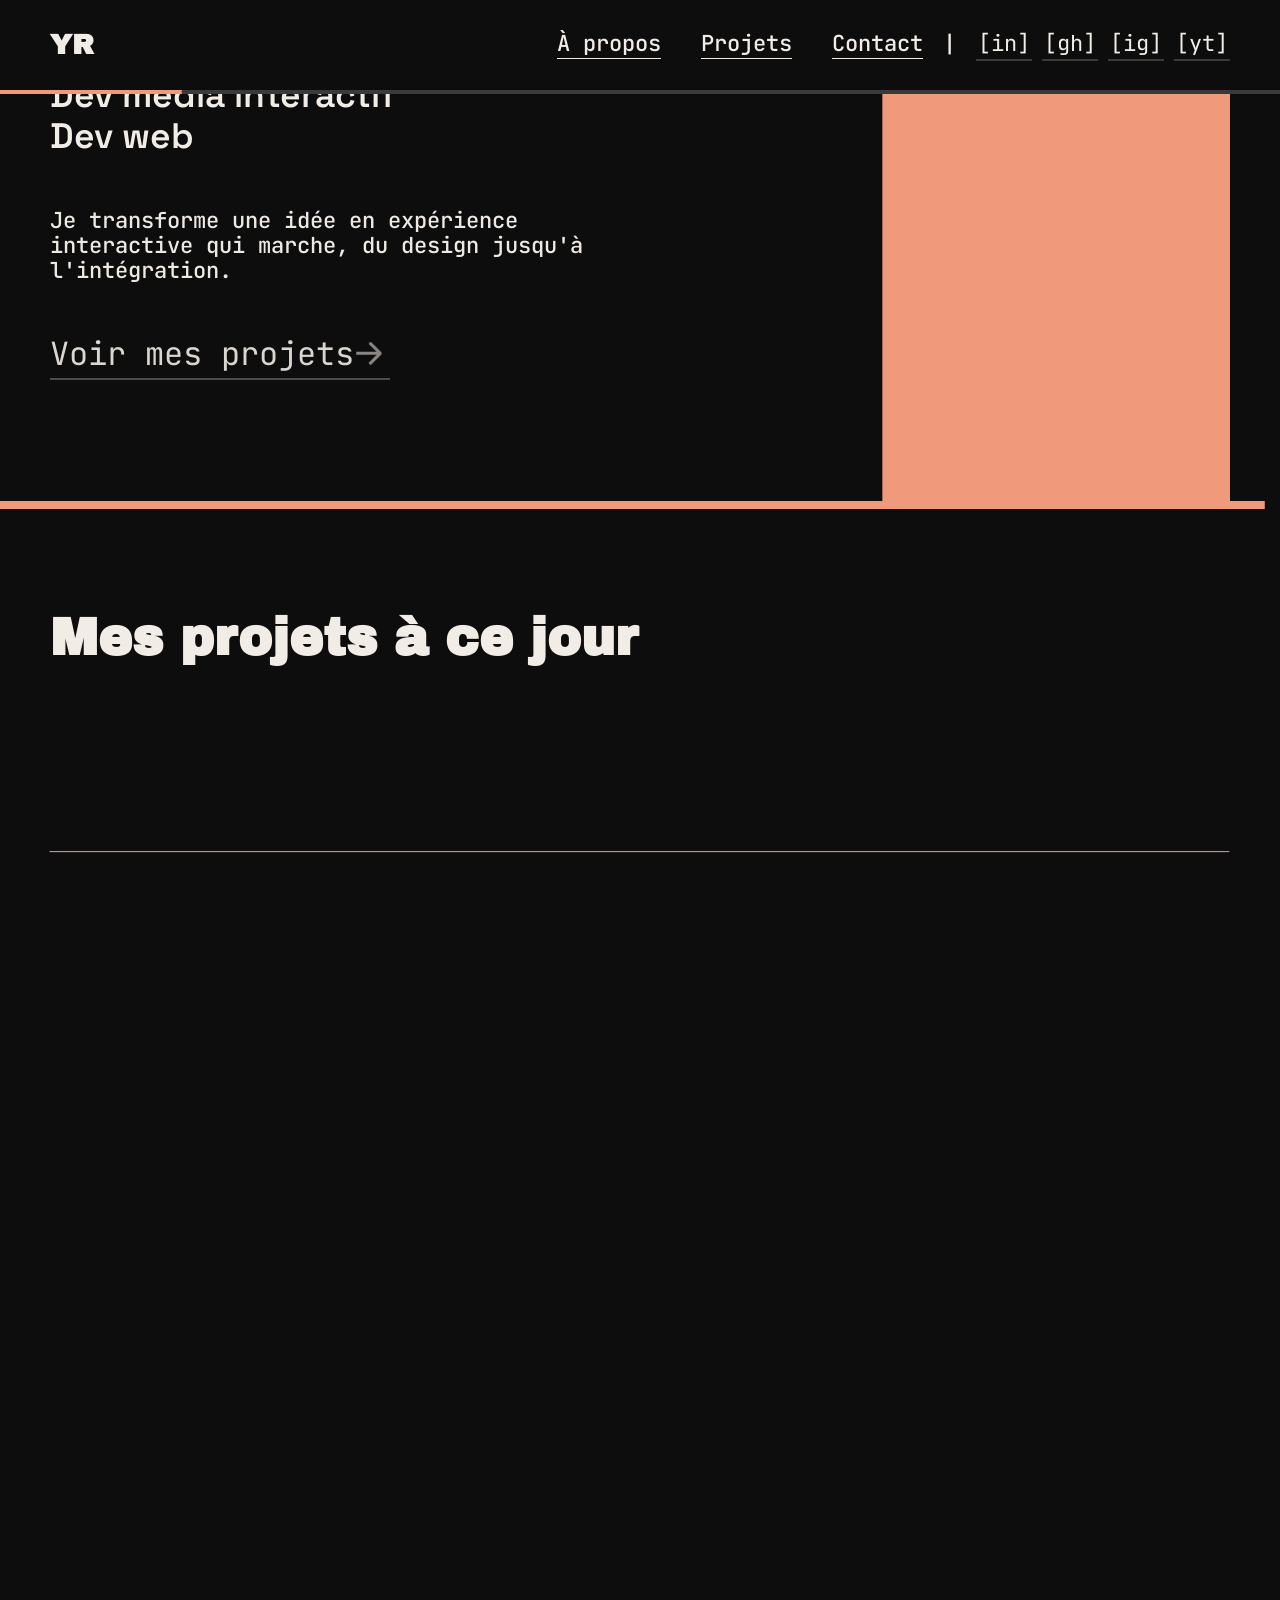
==== commit 69a8bdaf: "Rajout d'animation avec Claude" ====
--- a/index.html
+++ b/index.html
@@ -1,248 +1,249 @@
-<!DOCTYPE html>
-<html lang="fr">
-
-<head>
-    <meta charset="utf-8" />
-    <meta name="viewport" content="width=device-width, initial-scale=1.0" />
-    <title>Portfolio - Yoan Robitaille</title>
-
-    <link rel="stylesheet" href="styles/main.css" />
-
-    <script src="scripts/main.js" defer></script>
-
-    <link rel="apple-touch-icon" sizes="180x180" href="assets/favicon_io/apple-touch-icon.png">
-    <link rel="icon" type="image/png" sizes="32x32" href="assets/favicon_io/favicon-32x32.png">
-    <link rel="icon" type="image/png" sizes="16x16" href="assets/favicon_io/favicon-16x16.png">
-    <link rel="manifest" href="assets/favicon_io/site.webmanifest">
-
-</head>
-
-<body data-component="Scrolly">
-    <div class="cursor" data-component="Cursor"></div>
-
-    <div class="transition" data-component="Transition">
-        <div class="transition-row row-1">
-            <div class="block"></div>
-            <div class="block"></div>
-            <div class="block"></div>
-            <div class="block"></div>
-            <div class="block"></div>
-        </div>
-        <div class="transition-row row-2">
-            <div class="block"></div>
-            <div class="block"></div>
-            <div class="block"></div>
-            <div class="block"></div>
-            <div class="block"></div>
-        </div>
-    </div>
-
-
-
-    <header class="header" data-component="Header" data-always-show>
-        <div class="wrapper">
-            <a href="index.html" class="logo">YR</a>
-            <nav class="nav">
-                <ul>
-                    <a href="index.html" class="hub_mobile">
-                        <li>Mon hub</li>
-                    </a>
-                    <a href="propos.html">
-                        <li>À propos</li>
-                    </a>
-                    <a href="" class="scrollto">
-                        <li>Projets</li>
-                    </a>
-                    <a href="contact.html">
-                        <li>Contact</li>
-                    </a>
-                </ul>
-                <h3>|</h3>
-                <div class="reseaux">
-                    <a target="_blank" href="https://www.linkedin.com/in/yoan-robitaille-41281a43a/">
-                        <li class="social">
-                            <div class="social_icon">[in]</div>
-                        </li>
-                    </a>
-                    <a target="_blank" href="https://github.com/yoanrobitaille">
-                        <li class="social">
-                            <div class="social_icon">[gh]</div>
-                        </li>
-                    </a>
-                    <a target="_blank" href="https://www.instagram.com/y.o.a.n_1802/">
-                        <li class="social">
-                            <div class="social_icon">[ig]</div>
-                        </li>
-                    </a>
-                    <a target="_blank" href="https://www.youtube.com/@yoanrobitaille">
-                        <li class="social">
-                            <div class="social_icon">[yt]</div>
-                        </li>
-                    </a>
-                </div>
-            </nav>
-            <button class="header__toggle js-toggle">
-                <span></span>
-                <span></span>
-                <span></span>
-            </button>
-        </div>
-        <hr class="hr_secondary">
-    </header>
-
-    <section class="modale" data-component="Modale">
-        <div class="wrapper">
-            <div class="modal">
-                <span class="close">
-                    <svg class="icon icon--lg">
-                        <use xlink:href="#icon-close"></use>
-                    </svg>
-                </span>
-                <div class="modalContent">
-                    <img src="" alt="" class="modalImg" />
-                    <span class="modaltxt"></span>
-                </div>
-            </div>
-        </div>
-    </section>
-
-    <canvas id="cursor-grid" data-component="Grid"></canvas>
-    <img class="swipeimage" alt="">
-    <div id="smooth-wrapper" data-component="Scroller" data-pin-items="true">
-        <div id="smooth-content">
-            <!-- Hub -->
-            <section class="hub">
-                <div class="wrapper">
-                    <h1 class="display">Yoan Robitaille</h1>
-                    <div class="hub_contenu">
-                        <div class="contenu">
-                            <div class="profil">
-                                <h2>Dev média interactif</h2>
-                                <h2>Dev web</h2>
-                            </div>
-                            <h3>Je transforme une idée en expérience interactive qui marche, du design jusqu'à l'intégration.</h3>
-                            <a href="" class="btn scrollto">
-                                Voir mes projets
-                                <svg class="icon icon--sm">
-                                    <use xlink:href="#icon-Arrow"></use>
-                                </svg>
-                            </a>
-                        </div>
-                        <div class="media">
-                            <img src="assets/img/yoan.png" alt="Yoan Robitaille" />
-                        </div>
-                    </div>
-                </div>
-            </section>
-            <hr class="hr_primary" />
-
-            <section class="projets" id="projets">
-                <div class="wrapper">
-                    <h1>Mes projets à ce jour</h1>
-                    <div class="cards" data-component="ImgHover">
-                        <a href="fiche_projet.html" class="card" data-img="assets/img/hnc_hero.jpg">
-                            <div class="start">
-                                <h2>01</h2>
-                                <svg class="icon icon--sm">
-                                    <use xlink:href="#icon-square"></use>
-                                </svg>
-                                <h2>Horloge non conventionnelle en direct</h2>
-                            </div>
-                            <p>Intéractif</p>
-                        </a>
-                        <a href="fiche_projection.html" class="card" data-img="assets/img/pi/pi_main.jpg">
-                            <div class="start">
-                                <h2>02</h2>
-                                <svg class="icon icon--sm">
-                                    <use xlink:href="#icon-square"></use>
-                                </svg>
-                                <h2>Projection murale intéractive</h2>
-                            </div>
-                            <p>Intéractif</p>
-                        </a>
-                        <a href="fiche_webjam.html" class="card" data-img="assets/img/webjam/wj_desktop-accueil.jpg">
-                            <div class="start">
-                                <h2>03</h2>
-                                <svg class="icon icon--sm">
-                                    <use xlink:href="#icon-square"></use>
-                                </svg>
-                                <h2>Site web PhytoTech (WebJam 2026)</h2>
-                            </div>
-                            <p>Dev web</p>
-                        </a>
-                        <a href="fiche_del.html" class="card" data-img="assets/img/del/del_jeu.png">
-                            <div class="start">
-                                <h2>04</h2>
-                                <svg class="icon icon--sm">
-                                    <use xlink:href="#icon-square"></use>
-                                </svg>
-                                <h2>Jeu 1D sur bande DEL</h2>
-                            </div>
-                            <p>Intéractif</p>
-                        </a>
-                        <a href="fiche_boxotel.html" class="card" data-img="assets/img/bo/bo_desktop-accueil.jpg">
-                            <div class="start">
-                                <h2>05</h2>
-                                <svg class="icon icon--sm">
-                                    <use xlink:href="#icon-square"></use>
-                                </svg>
-                                <h2>Design, amélioration et intégration du site web Boxotel</h2>
-                            </div>
-                            <p>Dev web</p>
-                        </a>
-                    </div>
-                </div>
-            </section>
-            <hr class="hr_primary" />
-            <footer class="footer">
-                <div class="wrapper">
-                    <h2>On travaille ensemble? <span class="h2_footer">Je cherche un stage en création interactive.</span></h2>
-                    <ul class="socials">
-                        <a target="_blank" href="https://www.linkedin.com/in/yoan-robitaille-41281a43a/">
-                            <li class="social">
-                                <div class="social_icon">[in]</div>
-                                <div class="nom">LinkedIn</div>
-                            </li>
-                        </a>
-                        <a target="_blank" href="https://github.com/yoanrobitaille">
-                            <li class="social">
-                                <div class="social_icon">[gh]</div>
-                                <div class="nom">GitHub</div>
-                            </li>
-                        </a>
-                        <a target="_blank" href="https://www.youtube.com/@yoanrobitaille">
-                            <li class="social">
-                                <div class="social_icon">[yt]</div>
-                                <div class="nom">YouTube</div>
-                            </li>
-                        </a>
-                        <a target="_blank" href="mailto:yoan.robitaille@hotmail.com">
-                            <li class="social">
-                                <div class="social_icon">[@]</div>
-                                <div class="nom">E-mail</div>
-                            </li>
-                        </a>
-                        <a target="_blank" href="assets/cv/cv_yoan_robitaille_clair.pdf">
-                            <li class="social">
-                                <div class="social_icon">[cv]</div>
-                                <div class="nom">Curriculum vitae</div>
-                            </li>
-                        </a>
-                    </ul>
-                    <div class="credit">
-                        <p>© 2026 Yoan Robitaille</p>
-                        <a href="ia.html" class="voir_ia">
-                            Utilisation d'IA
-                            <svg class="icon icon--mdm">
-                                <use href="#icon-Arrow"></use>
-                            </svg>
-                        </a>
-                    </div>
-                </div>
-            </footer>
-        </div>
-    </div>
-
-</body>
-
+<!DOCTYPE html>
+<html lang="fr">
+
+<head>
+    <meta charset="utf-8" />
+    <meta name="viewport" content="width=device-width, initial-scale=1.0" />
+    <title>Portfolio - Yoan Robitaille</title>
+
+    <link rel="stylesheet" href="styles/main.css" />
+
+    <script src="scripts/main.js" defer></script>
+
+    <link rel="apple-touch-icon" sizes="180x180" href="assets/favicon_io/apple-touch-icon.png">
+    <link rel="icon" type="image/png" sizes="32x32" href="assets/favicon_io/favicon-32x32.png">
+    <link rel="icon" type="image/png" sizes="16x16" href="assets/favicon_io/favicon-16x16.png">
+    <link rel="manifest" href="assets/favicon_io/site.webmanifest">
+
+</head>
+
+<body data-component="Scrolly">
+    <div class="cursor" data-component="Cursor"></div>
+
+    <div class="transition" data-component="Transition">
+        <div class="transition-row row-1">
+            <div class="block"></div>
+            <div class="block"></div>
+            <div class="block"></div>
+            <div class="block"></div>
+            <div class="block"></div>
+        </div>
+        <div class="transition-row row-2">
+            <div class="block"></div>
+            <div class="block"></div>
+            <div class="block"></div>
+            <div class="block"></div>
+            <div class="block"></div>
+        </div>
+    </div>
+
+
+
+    <header class="header" data-component="Header" data-always-show>
+        <div class="wrapper">
+            <a href="index.html" class="logo">YR</a>
+            <nav class="nav">
+                <ul>
+                    <a href="index.html" class="hub_mobile">
+                        <li>Mon hub</li>
+                    </a>
+                    <a href="propos.html">
+                        <li>À propos</li>
+                    </a>
+                    <a href="" class="scrollto">
+                        <li>Projets</li>
+                    </a>
+                    <a href="contact.html">
+                        <li>Contact</li>
+                    </a>
+                </ul>
+                <h3>|</h3>
+                <div class="reseaux">
+                    <a target="_blank" href="https://www.linkedin.com/in/yoan-robitaille-41281a43a/">
+                        <li class="social">
+                            <div class="social_icon">[in]</div>
+                        </li>
+                    </a>
+                    <a target="_blank" href="https://github.com/yoanrobitaille">
+                        <li class="social">
+                            <div class="social_icon">[gh]</div>
+                        </li>
+                    </a>
+                    <a target="_blank" href="https://www.instagram.com/y.o.a.n_1802/">
+                        <li class="social">
+                            <div class="social_icon">[ig]</div>
+                        </li>
+                    </a>
+                    <a target="_blank" href="https://www.youtube.com/@yoanrobitaille">
+                        <li class="social">
+                            <div class="social_icon">[yt]</div>
+                        </li>
+                    </a>
+                </div>
+            </nav>
+            <button class="header__toggle js-toggle">
+                <span></span>
+                <span></span>
+                <span></span>
+            </button>
+        </div>
+        <hr class="hr_secondary">
+        <span class="header__progress"></span>
+    </header>
+
+    <section class="modale" data-component="Modale">
+        <div class="wrapper">
+            <div class="modal">
+                <span class="close">
+                    <svg class="icon icon--lg">
+                        <use xlink:href="#icon-close"></use>
+                    </svg>
+                </span>
+                <div class="modalContent">
+                    <img src="" alt="" class="modalImg" />
+                    <span class="modaltxt"></span>
+                </div>
+            </div>
+        </div>
+    </section>
+
+    <canvas id="cursor-grid" data-component="Grid"></canvas>
+    <img class="swipeimage" alt="">
+    <div id="smooth-wrapper" data-component="Scroller" data-pin-items="true">
+        <div id="smooth-content" data-component="Animations">
+            <!-- Hub -->
+            <section class="hub">
+                <div class="wrapper">
+                    <h1 class="display">Yoan Robitaille</h1>
+                    <div class="hub_contenu">
+                        <div class="contenu">
+                            <div class="profil">
+                                <h2>Dev média interactif</h2>
+                                <h2>Dev web</h2>
+                            </div>
+                            <h3>Je transforme une idée en expérience interactive qui marche, du design jusqu'à l'intégration.</h3>
+                            <a href="" class="btn scrollto">
+                                Voir mes projets
+                                <svg class="icon icon--sm">
+                                    <use xlink:href="#icon-Arrow"></use>
+                                </svg>
+                            </a>
+                        </div>
+                        <div class="media">
+                            <img src="assets/img/yoan.png" alt="Yoan Robitaille" />
+                        </div>
+                    </div>
+                </div>
+            </section>
+            <hr class="hr_primary" />
+
+            <section class="projets" id="projets">
+                <div class="wrapper">
+                    <h1>Mes projets à ce jour</h1>
+                    <div class="cards" data-component="ImgHover">
+                        <a href="fiche_projet.html" class="card" data-img="assets/img/hnc_hero.jpg">
+                            <div class="start">
+                                <h2>01</h2>
+                                <svg class="icon icon--sm">
+                                    <use xlink:href="#icon-square"></use>
+                                </svg>
+                                <h2>Horloge non conventionnelle en direct</h2>
+                            </div>
+                            <p>Intéractif</p>
+                        </a>
+                        <a href="fiche_projection.html" class="card" data-img="assets/img/pi/pi_main.jpg">
+                            <div class="start">
+                                <h2>02</h2>
+                                <svg class="icon icon--sm">
+                                    <use xlink:href="#icon-square"></use>
+                                </svg>
+                                <h2>Projection murale intéractive</h2>
+                            </div>
+                            <p>Intéractif</p>
+                        </a>
+                        <a href="fiche_webjam.html" class="card" data-img="assets/img/webjam/wj_desktop-accueil.jpg">
+                            <div class="start">
+                                <h2>03</h2>
+                                <svg class="icon icon--sm">
+                                    <use xlink:href="#icon-square"></use>
+                                </svg>
+                                <h2>Site web PhytoTech (WebJam 2026)</h2>
+                            </div>
+                            <p>Dev web</p>
+                        </a>
+                        <a href="fiche_del.html" class="card" data-img="assets/img/del/del_jeu.png">
+                            <div class="start">
+                                <h2>04</h2>
+                                <svg class="icon icon--sm">
+                                    <use xlink:href="#icon-square"></use>
+                                </svg>
+                                <h2>Jeu 1D sur bande DEL</h2>
+                            </div>
+                            <p>Intéractif</p>
+                        </a>
+                        <a href="fiche_boxotel.html" class="card" data-img="assets/img/bo/bo_desktop-accueil.jpg">
+                            <div class="start">
+                                <h2>05</h2>
+                                <svg class="icon icon--sm">
+                                    <use xlink:href="#icon-square"></use>
+                                </svg>
+                                <h2>Design, amélioration et intégration du site web Boxotel</h2>
+                            </div>
+                            <p>Dev web</p>
+                        </a>
+                    </div>
+                </div>
+            </section>
+            <hr class="hr_primary" />
+            <footer class="footer">
+                <div class="wrapper">
+                    <h2>On travaille ensemble? <span class="h2_footer">Je cherche un stage en création interactive.</span></h2>
+                    <ul class="socials">
+                        <a target="_blank" href="https://www.linkedin.com/in/yoan-robitaille-41281a43a/">
+                            <li class="social">
+                                <div class="social_icon">[in]</div>
+                                <div class="nom">LinkedIn</div>
+                            </li>
+                        </a>
+                        <a target="_blank" href="https://github.com/yoanrobitaille">
+                            <li class="social">
+                                <div class="social_icon">[gh]</div>
+                                <div class="nom">GitHub</div>
+                            </li>
+                        </a>
+                        <a target="_blank" href="https://www.youtube.com/@yoanrobitaille">
+                            <li class="social">
+                                <div class="social_icon">[yt]</div>
+                                <div class="nom">YouTube</div>
+                            </li>
+                        </a>
+                        <a target="_blank" href="mailto:yoan.robitaille@hotmail.com">
+                            <li class="social">
+                                <div class="social_icon">[@]</div>
+                                <div class="nom">E-mail</div>
+                            </li>
+                        </a>
+                        <a target="_blank" href="assets/cv/cv_yoan_robitaille_clair.pdf">
+                            <li class="social">
+                                <div class="social_icon">[cv]</div>
+                                <div class="nom">Curriculum vitae</div>
+                            </li>
+                        </a>
+                    </ul>
+                    <div class="credit">
+                        <p>© 2026 Yoan Robitaille</p>
+                        <a href="ia.html" class="voir_ia">
+                            Utilisation d'IA
+                            <svg class="icon icon--mdm">
+                                <use href="#icon-Arrow"></use>
+                            </svg>
+                        </a>
+                    </div>
+                </div>
+            </footer>
+        </div>
+    </div>
+
+</body>
+
 </html>
--- a/styles/main.css
+++ b/styles/main.css
@@ -1690,6 +1690,21 @@
 }
 
 /*====================================================================================================================================
+======== BARRE DE PROGRESSION ===========
+====================================================================================================================================*/
+.header__progress {
+  position: absolute;
+  left: 0;
+  bottom: 0;
+  width: 100%;
+  height: 4px;
+  background-color: var(--color-secondary);
+  transform: scaleX(0);
+  transform-origin: left center;
+  pointer-events: none;
+}
+
+/*====================================================================================================================================
 ======== HR ===========
 ====================================================================================================================================*/
 .hr_secondary {
@@ -1750,7 +1765,7 @@
   align-items: center;
   gap: 10px;
   align-self: flex-start;
-  transition: all 0.3s cubic-bezier(0.19, 1, 0.22, 1);
+  transition: gap 0.3s cubic-bezier(0.19, 1, 0.22, 1), border-color 0.3s cubic-bezier(0.19, 1, 0.22, 1);
 }
 .hub .hub_contenu .btn:hover {
   gap: 20px;
@@ -1764,6 +1779,7 @@
 .hub .hub_contenu .media {
   width: 426px;
   height: 426px;
+  position: relative;
 }
 @media (width <= 1024px) {
   .hub .hub_contenu .media {
@@ -1836,6 +1852,7 @@
 .hero .wrapper .media {
   height: 502px;
   width: 486px;
+  position: relative;
   border-bottom: 4px solid var(--color-border);
 }
 @media (width <= 1024px) {
@@ -2053,6 +2070,9 @@
   flex-direction: column;
   gap: 5px;
 }
+.propos_gallery .gallerie1 .media {
+  overflow: hidden;
+}
 .propos_gallery .gallerie1 img {
   height: 257.57px;
   width: 100%;
@@ -2164,8 +2184,8 @@
   position: fixed;
   top: 0;
   left: 0;
-  width: 440px;
-  height: 184px;
+  width: 560px;
+  height: 240px;
   -o-object-fit: cover;
      object-fit: cover;
   transform: translateX(-50%) translateY(-50%);
@@ -2531,7 +2551,7 @@
 ====================================================================================================================================*/
 .gallery img:not(.prog) {
   cursor: pointer;
-  transition: 0.3s all cubic-bezier(0.19, 1, 0.22, 1);
+  transition: transform 0.3s cubic-bezier(0.19, 1, 0.22, 1);
 }
 .gallery img:not(.prog):hover {
   transform: scale(0.95);
@@ -2978,6 +2998,20 @@
   will-change: transform;
 }
 
+/*====================================================================================================================================
+======== BALAYAGE DES PHOTOS ===========
+====================================================================================================================================*/
+.media__reveal {
+  position: absolute;
+  top: 0;
+  left: 0;
+  width: 100%;
+  height: 100%;
+  background-color: var(--color-secondary);
+  transform: scaleX(0);
+  pointer-events: none;
+}
+
 .error {
   padding-top: 100px;
   padding-bottom: 50px;
@@ -3024,7 +3058,7 @@
   padding-left: 0;
   border: var(--color-secondary) 2px solid;
   background-color: var(--color-bg-secondary);
-  transition: all 0.5s cubic-bezier(0.19, 1, 0.22, 1);
+  transition: background-color 0.5s cubic-bezier(0.19, 1, 0.22, 1), border-color 0.5s cubic-bezier(0.19, 1, 0.22, 1);
   cursor: pointer;
 }
 @media (max-width: 425px) {
@@ -3034,13 +3068,14 @@
   }
 }
 
-.icon {
-  transition: all 0.5s cubic-bezier(0.19, 1, 0.22, 1);
+.item .icon {
+  transition: transform 0.5s cubic-bezier(0.19, 1, 0.22, 1);
   transform: rotate(0);
 }
-.is-active .icon {
+.is-active .item .icon {
   transform: rotate(-45deg);
 }
+
 @media (max-width: 425px) {
   .icon {
     width: 13px;
@@ -3074,6 +3109,9 @@
   font-family: var(--font-secondary);
   transition: grid-template-rows 0.5s cubic-bezier(0.19, 1, 0.22, 1), opacity 0.5s cubic-bezier(0.19, 1, 0.22, 1), visibility 0s linear 0.5s;
 }
+.voir_description span {
+  font-weight: 700;
+}
 .is-active .voir_description {
   grid-template-rows: 1fr;
   opacity: 1;
@@ -3101,5 +3139,4 @@
   .voir_description__content {
     padding: 0px inherit;
   }
-}
-/*# sourceMappingURL=main.css.map */
+}
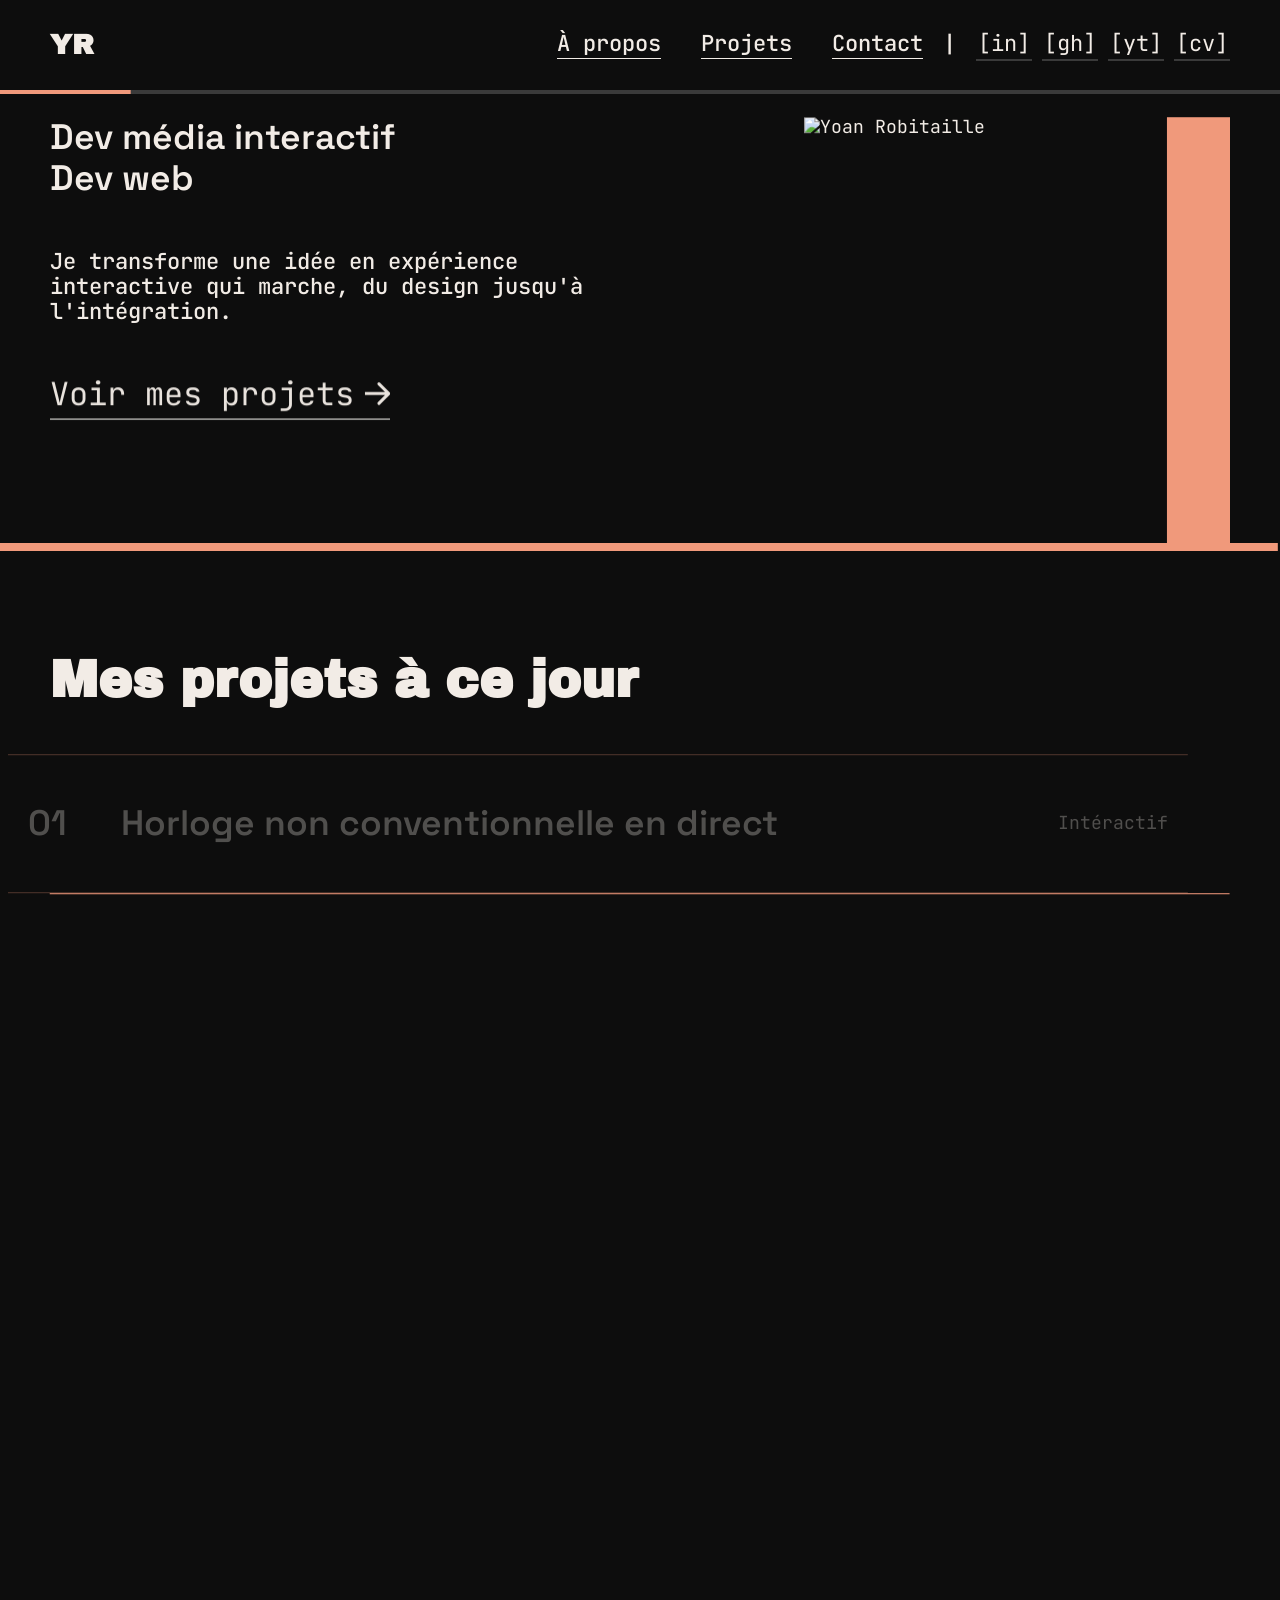
==== commit edf1f25a: "Rajout de quelque petits tweaks" ====
--- a/index.html
+++ b/index.html
@@ -69,14 +69,14 @@
                             <div class="social_icon">[gh]</div>
                         </li>
                     </a>
-                    <a target="_blank" href="https://www.instagram.com/y.o.a.n_1802/">
-                        <li class="social">
-                            <div class="social_icon">[ig]</div>
-                        </li>
-                    </a>
                     <a target="_blank" href="https://www.youtube.com/@yoanrobitaille">
                         <li class="social">
                             <div class="social_icon">[yt]</div>
+                        </li>
+                    </a>
+                    <a target="_blank" href="assets/cv/cv_yoan_robitaille_clair.pdf">
+                        <li class="social">
+                            <div class="social_icon">[cv]</div>
                         </li>
                     </a>
                 </div>
--- a/styles/main.css
+++ b/styles/main.css
@@ -1796,6 +1796,7 @@
   -o-object-position: 100% 10%;
      object-position: 100% 10%;
 }
+
 /*====================================================================================================================================
 ======== À PROPOS ===========
 ======== HERO ===========
@@ -1824,7 +1825,8 @@
 .hero .wrapper .contenu {
   display: flex;
   flex-direction: column;
-  justify-content: space-between;
+  justify-content: center;
+  gap: 32px;
 }
 @media (width <= 1024px) {
   .hero .wrapper .contenu {
@@ -1850,8 +1852,8 @@
   }
 }
 .hero .wrapper .media {
-  height: 502px;
-  width: 486px;
+  height: 450px;
+  width: 450px;
   position: relative;
   border-bottom: 4px solid var(--color-border);
 }
@@ -2549,14 +2551,15 @@
 /*====================================================================================================================================
 ======== MODALE ===========
 ====================================================================================================================================*/
-.gallery img:not(.prog) {
-  cursor: pointer;
-  transition: transform 0.3s cubic-bezier(0.19, 1, 0.22, 1);
-}
-.gallery img:not(.prog):hover {
-  transform: scale(0.95);
-}
-
+@media (width >= 768px) {
+  .gallery img:not(.prog) {
+    cursor: pointer;
+    transition: transform 0.3s cubic-bezier(0.19, 1, 0.22, 1);
+  }
+  .gallery img:not(.prog):hover {
+    transform: scale(0.95);
+  }
+}
 .modal {
   position: fixed;
   height: 100%;
@@ -3139,4 +3142,5 @@
   .voir_description__content {
     padding: 0px inherit;
   }
-}+}
+/*# sourceMappingURL=main.css.map */
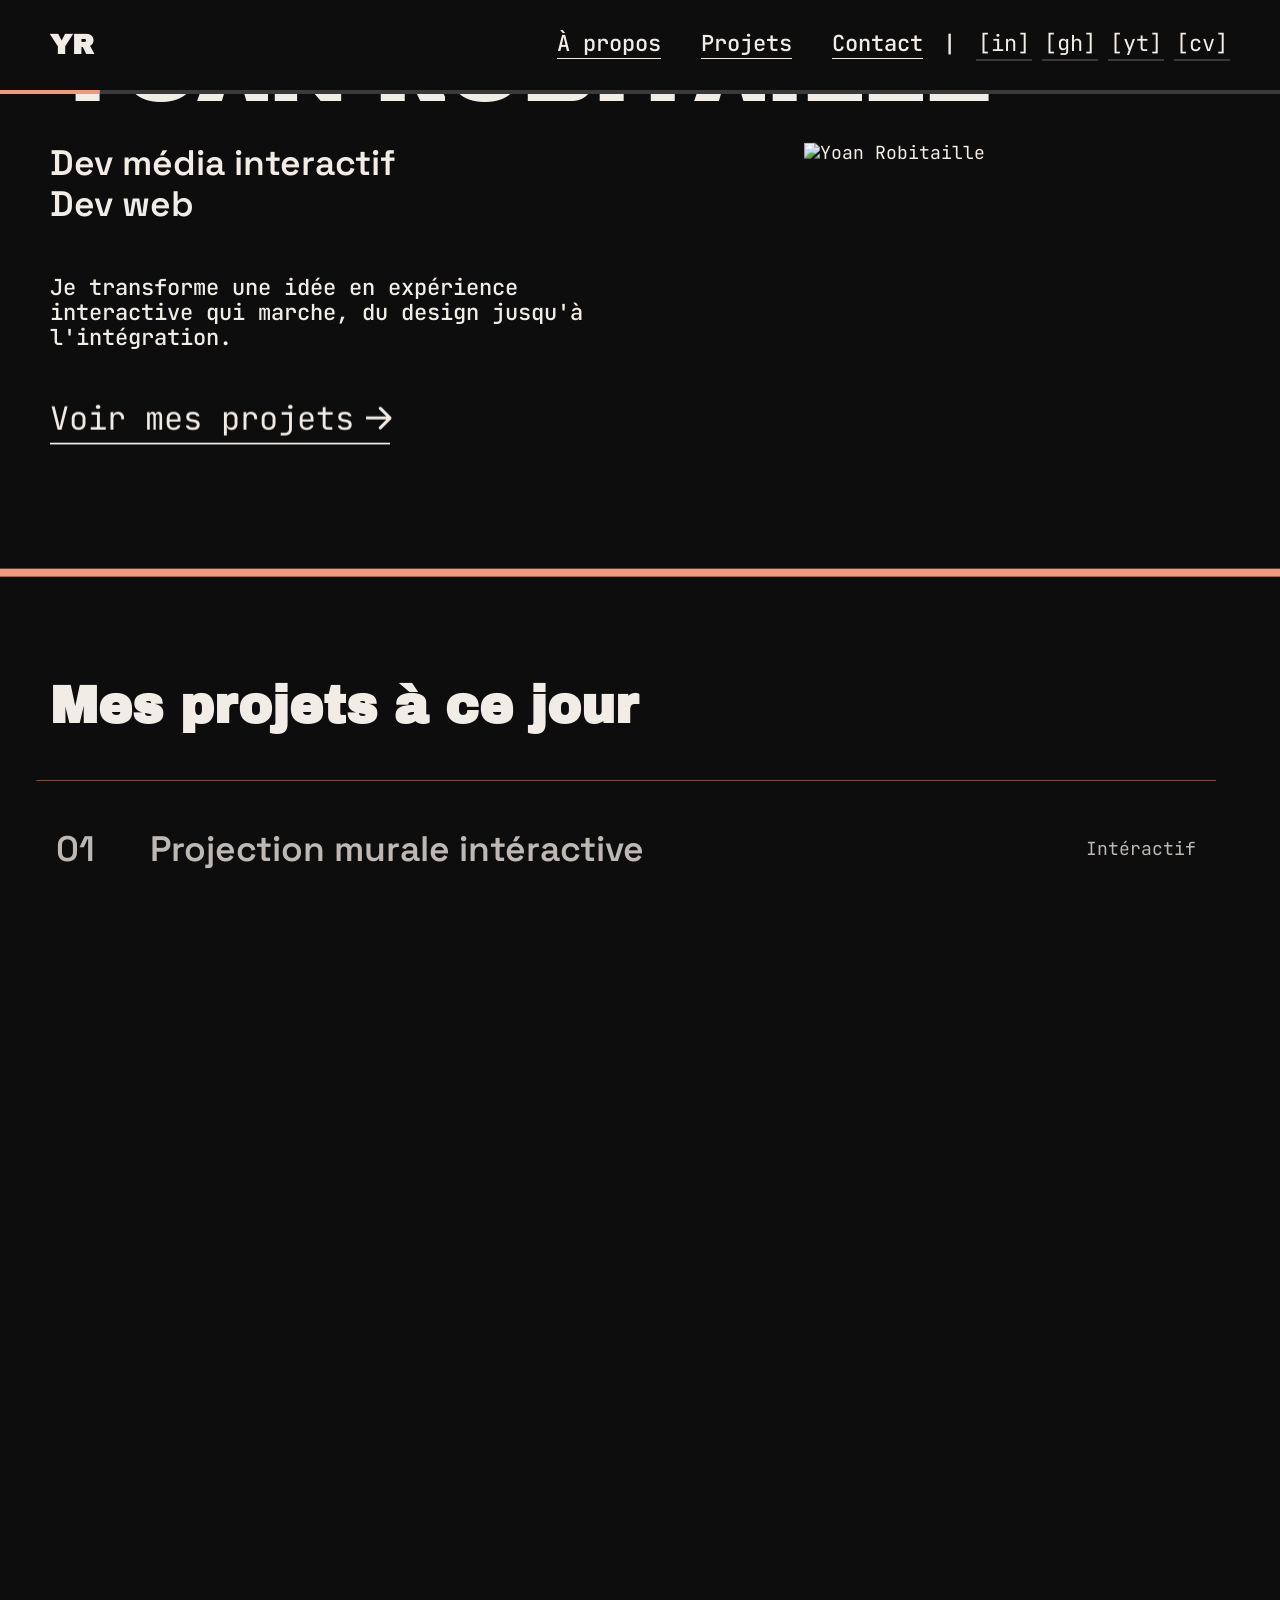
==== commit c45acb25: "Réorganisation dans projets" ====
--- a/index.html
+++ b/index.html
@@ -141,9 +141,39 @@
                 <div class="wrapper">
                     <h1>Mes projets à ce jour</h1>
                     <div class="cards" data-component="ImgHover">
+                        <a href="fiche_projection.html" class="card" data-img="assets/img/pi/pi_main.jpg">
+                            <div class="start">
+                                <h2>01</h2>
+                                <svg class="icon icon--sm">
+                                    <use xlink:href="#icon-square"></use>
+                                </svg>
+                                <h2>Projection murale intéractive</h2>
+                            </div>
+                            <p>Intéractif</p>
+                        </a>
+                        <a href="fiche_webjam.html" class="card" data-img="assets/img/webjam/wj_desktop-accueil.jpg">
+                            <div class="start">
+                                <h2>02</h2>
+                                <svg class="icon icon--sm">
+                                    <use xlink:href="#icon-square"></use>
+                                </svg>
+                                <h2>Site web PhytoTech (WebJam 2026)</h2>
+                            </div>
+                            <p>Dev web</p>
+                        </a>
+                        <a href="fiche_del.html" class="card" data-img="assets/img/del/del_jeu.png">
+                            <div class="start">
+                                <h2>03</h2>
+                                <svg class="icon icon--sm">
+                                    <use xlink:href="#icon-square"></use>
+                                </svg>
+                                <h2>Jeu 1D sur bande DEL</h2>
+                            </div>
+                            <p>Intéractif</p>
+                        </a>
                         <a href="fiche_projet.html" class="card" data-img="assets/img/hnc_hero.jpg">
                             <div class="start">
-                                <h2>01</h2>
+                                <h2>04</h2>
                                 <svg class="icon icon--sm">
                                     <use xlink:href="#icon-square"></use>
                                 </svg>
@@ -151,36 +181,7 @@
                             </div>
                             <p>Intéractif</p>
                         </a>
-                        <a href="fiche_projection.html" class="card" data-img="assets/img/pi/pi_main.jpg">
-                            <div class="start">
-                                <h2>02</h2>
-                                <svg class="icon icon--sm">
-                                    <use xlink:href="#icon-square"></use>
-                                </svg>
-                                <h2>Projection murale intéractive</h2>
-                            </div>
-                            <p>Intéractif</p>
-                        </a>
-                        <a href="fiche_webjam.html" class="card" data-img="assets/img/webjam/wj_desktop-accueil.jpg">
-                            <div class="start">
-                                <h2>03</h2>
-                                <svg class="icon icon--sm">
-                                    <use xlink:href="#icon-square"></use>
-                                </svg>
-                                <h2>Site web PhytoTech (WebJam 2026)</h2>
-                            </div>
-                            <p>Dev web</p>
-                        </a>
-                        <a href="fiche_del.html" class="card" data-img="assets/img/del/del_jeu.png">
-                            <div class="start">
-                                <h2>04</h2>
-                                <svg class="icon icon--sm">
-                                    <use xlink:href="#icon-square"></use>
-                                </svg>
-                                <h2>Jeu 1D sur bande DEL</h2>
-                            </div>
-                            <p>Intéractif</p>
-                        </a>
+
                         <a href="fiche_boxotel.html" class="card" data-img="assets/img/bo/bo_desktop-accueil.jpg">
                             <div class="start">
                                 <h2>05</h2>
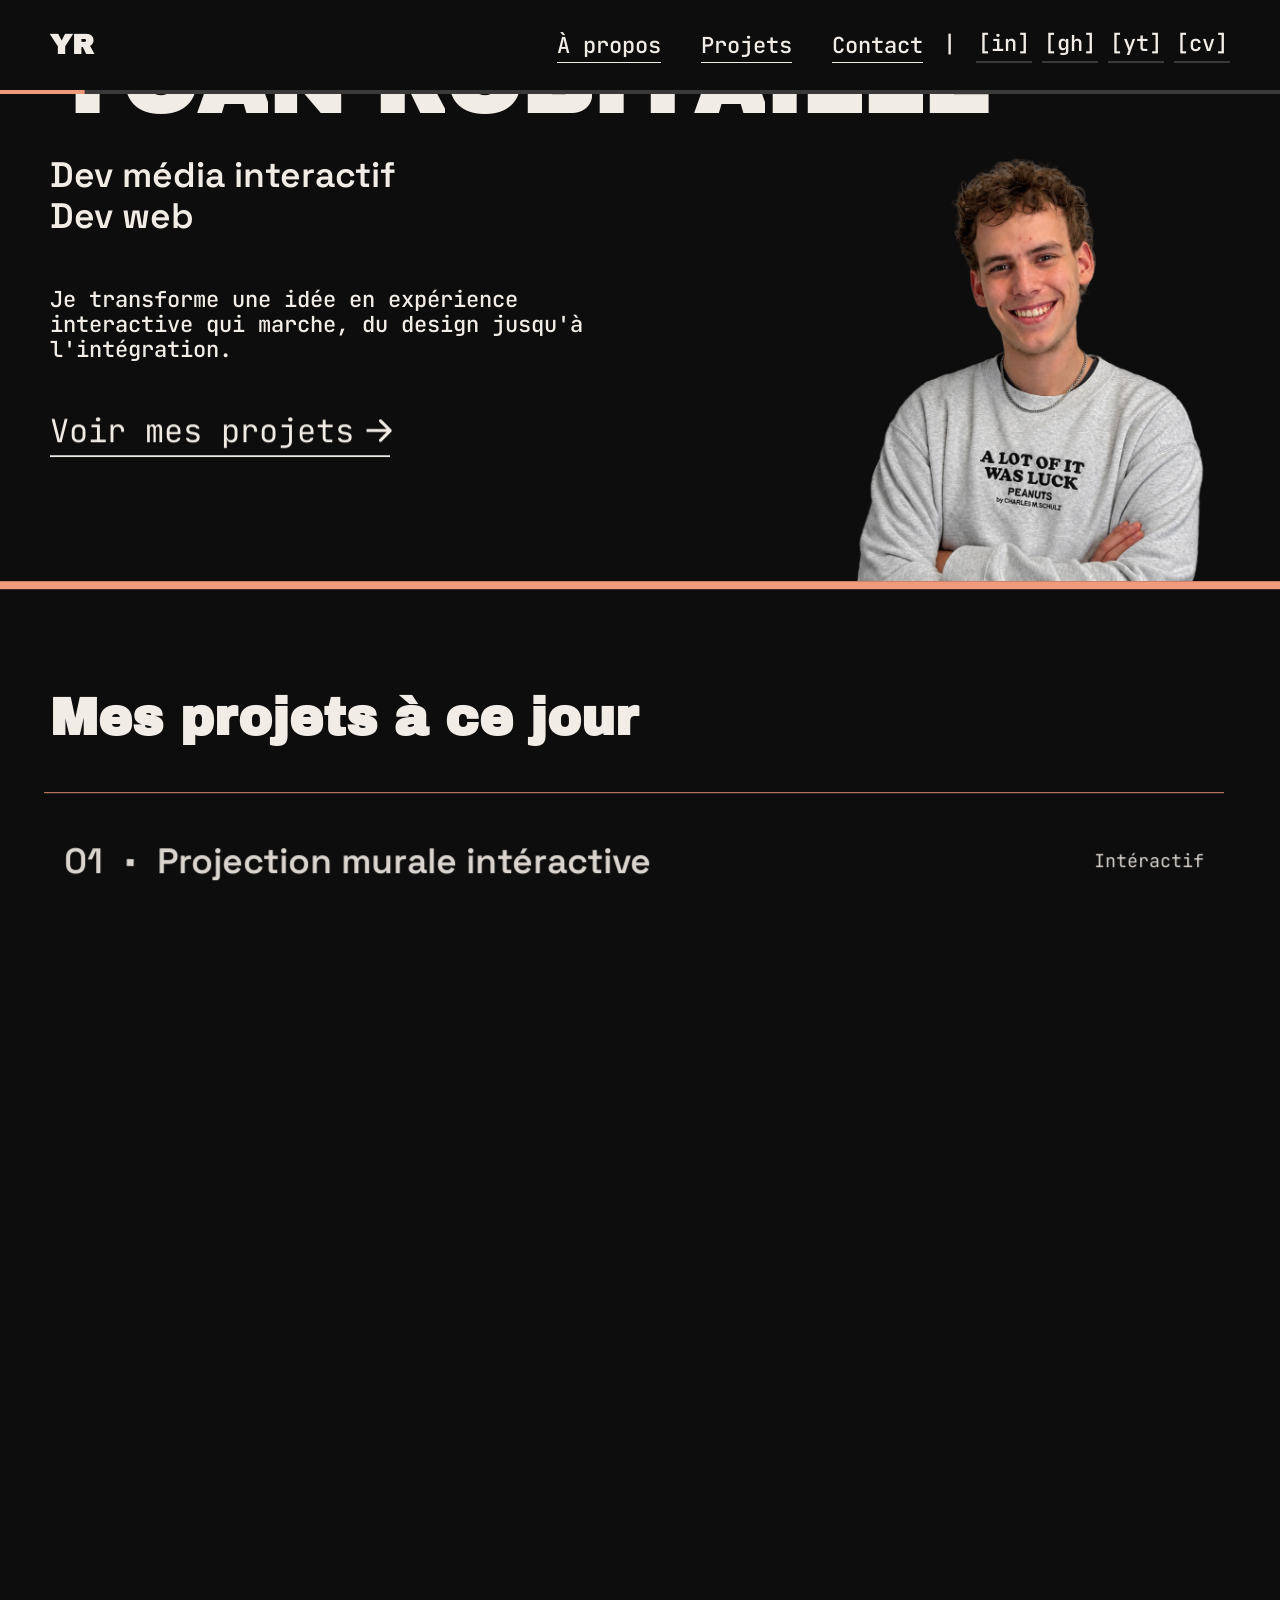
==== commit d2f37063: "Rajout de quelque tweak, et amélioration performance et accessibilité" ====
--- a/index.html
+++ b/index.html
@@ -44,44 +44,37 @@
             <a href="index.html" class="logo">YR</a>
             <nav class="nav">
                 <ul>
-                    <a href="index.html" class="hub_mobile">
-                        <li>Mon hub</li>
-                    </a>
-                    <a href="propos.html">
-                        <li>À propos</li>
-                    </a>
-                    <a href="" class="scrollto">
-                        <li>Projets</li>
-                    </a>
-                    <a href="contact.html">
-                        <li>Contact</li>
-                    </a>
+                    <li class="hub_mobile"><a href="index.html">Mon hub</a></li>
+                    <li><a href="propos.html">À propos</a></li>
+                    <li><a href="" class="scrollto">Projets</a></li>
+                    <li><a href="contact.html">Contact</a></li>
                 </ul>
+
                 <h3>|</h3>
-                <div class="reseaux">
-                    <a target="_blank" href="https://www.linkedin.com/in/yoan-robitaille-41281a43a/">
-                        <li class="social">
+                <ul class="reseaux">
+                    <li class="social">
+                        <a target="_blank" href="https://www.linkedin.com/in/yoan-robitaille-41281a43a/">
                             <div class="social_icon">[in]</div>
-                        </li>
-                    </a>
-                    <a target="_blank" href="https://github.com/yoanrobitaille">
-                        <li class="social">
+                        </a>
+                    </li>
+                    <li class="social">
+                        <a target="_blank" href="https://github.com/yoanrobitaille">
                             <div class="social_icon">[gh]</div>
-                        </li>
-                    </a>
-                    <a target="_blank" href="https://www.youtube.com/@yoanrobitaille">
-                        <li class="social">
+                        </a>
+                    </li>
+                    <li class="social">
+                        <a target="_blank" href="https://www.youtube.com/@yoanrobitaille">
                             <div class="social_icon">[yt]</div>
-                        </li>
-                    </a>
-                    <a target="_blank" href="assets/cv/cv_yoan_robitaille_clair.pdf">
-                        <li class="social">
+                        </a>
+                    </li>
+                    <li class="social">
+                        <a target="_blank" href="assets/cv/cv_yoan_robitaille_clair.pdf">
                             <div class="social_icon">[cv]</div>
-                        </li>
-                    </a>
-                </div>
+                        </a>
+                    </li>
+                </ul>
             </nav>
-            <button class="header__toggle js-toggle">
+            <button class="header__toggle js-toggle" aria-label="Menu mobile">
                 <span></span>
                 <span></span>
                 <span></span>
@@ -130,7 +123,7 @@
                             </a>
                         </div>
                         <div class="media">
-                            <img src="assets/img/yoan.png" alt="Yoan Robitaille" />
+                            <img src="assets/img/yoan.webp" alt="Yoan Robitaille" />
                         </div>
                     </div>
                 </div>
--- a/styles/main.css
+++ b/styles/main.css
@@ -1505,10 +1505,14 @@
   gap: 40px;
 }
 .header ul li {
+  flex-shrink: 0;
+  line-height: 1.4;
+}
+.header ul a {
+  white-space: nowrap;
+  line-height: 1.4;
   list-style-type: none;
   border-bottom: var(--color-primary) 1px solid;
-  width: -moz-fit-content;
-  width: fit-content;
   padding-bottom: 2px;
   font-size: var(--font-size-h3);
   font-weight: 500;
@@ -1564,21 +1568,22 @@
 .nav-is-active .nav ul {
   transform: translateY(0);
 }
-.nav ul a {
+.nav ul li {
   display: block;
   text-align: center;
 }
-.nav ul a.hub_mobile {
+.nav ul li.hub_mobile {
   display: none;
 }
 @media (width <= 1024px) {
-  .nav ul a.hub_mobile {
+  .nav ul li.hub_mobile {
     display: block;
   }
 }
 .nav .reseaux {
   display: flex;
   margin-top: auto;
+  flex-direction: row;
   gap: 10px;
 }
 .nav .reseaux .social {
@@ -1616,15 +1621,15 @@
     z-index: 2;
   }
 }
-.nav li {
+.nav a {
   position: relative;
 }
-.nav li:hover {
-  color: inherit;
+.nav a:hover {
+  color: var(--color-secondary);
   border-color: var(--color-secondary);
 }
 @media (width <= 1024px) {
-  .nav li {
+  .nav a {
     font-size: var(--font-size-h2) !important;
     color: var(--color-white);
     position: relative;
@@ -1717,6 +1722,16 @@
   margin: 0;
 }
 
+::-moz-selection {
+  background-color: var(--color-secondary);
+  color: var(--color-black);
+}
+
+::selection {
+  background-color: var(--color-secondary);
+  color: var(--color-black);
+}
+
 /*====================================================================================================================================
 ======== HUB ===========
 ====================================================================================================================================*/
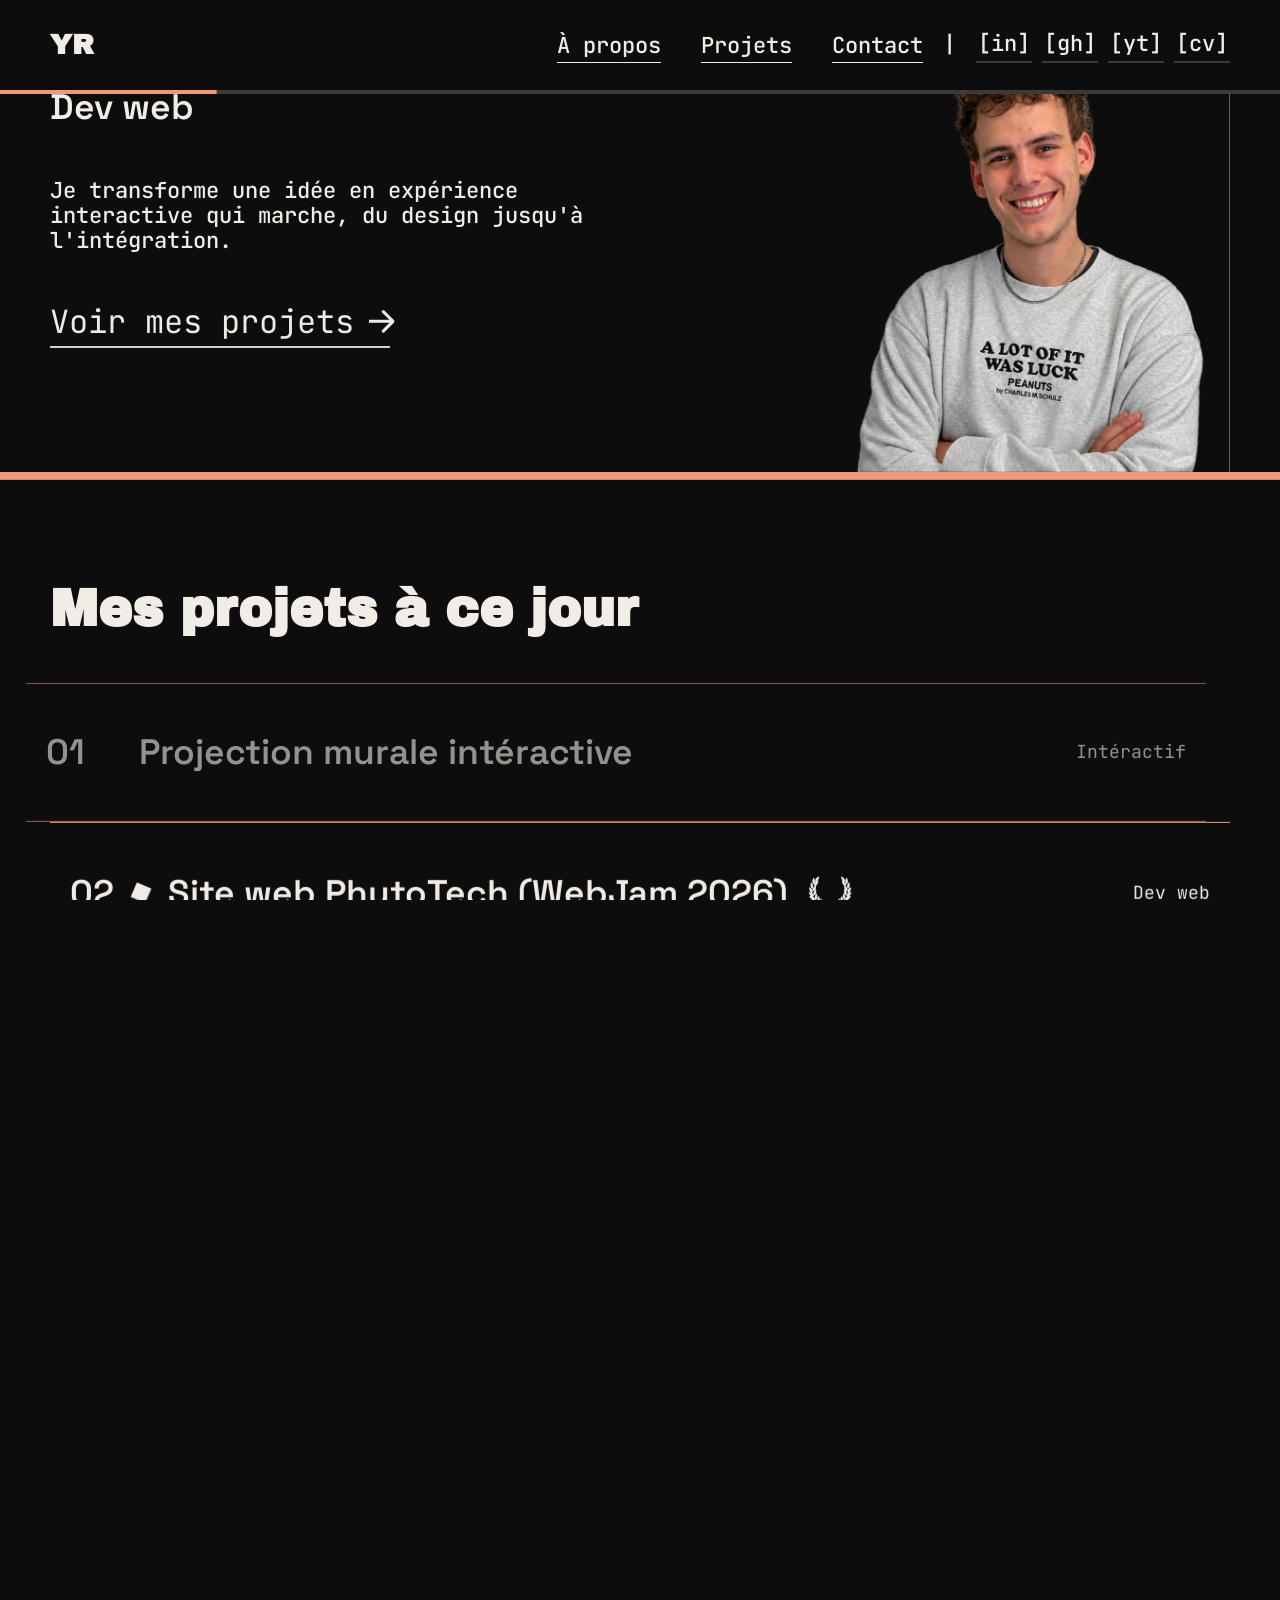
==== commit 03c1a735: "Rajout icon pour win" ====
--- a/index.html
+++ b/index.html
@@ -144,13 +144,21 @@
                             </div>
                             <p>Intéractif</p>
                         </a>
-                        <a href="fiche_webjam.html" class="card" data-img="assets/img/webjam/wj_desktop-accueil.jpg">
+                        <a href="fiche_webjam.html" class="card win" data-img="assets/img/webjam/wj_desktop-accueil.jpg">
                             <div class="start">
                                 <h2>02</h2>
                                 <svg class="icon icon--sm">
                                     <use xlink:href="#icon-square"></use>
                                 </svg>
-                                <h2>Site web PhytoTech (WebJam 2026)</h2>
+                                <svg class="icon icon--md mobile">
+                                    <use xlink:href="#icon-win"></use>
+                                </svg>
+                                <h2>
+                                    Site web PhytoTech (WebJam 2026)
+                                    <svg class="icon icon--md desk">
+                                        <use xlink:href="#icon-win"></use>
+                                    </svg>
+                                </h2>
                             </div>
                             <p>Dev web</p>
                         </a>
--- a/styles/main.css
+++ b/styles/main.css
@@ -2196,6 +2196,29 @@
     flex-wrap: wrap;
   }
 }
+.projets .win h2 {
+  display: flex;
+  align-items: center;
+  gap: 20px;
+}
+.projets .win .mobile {
+  display: none;
+  height: 2em;
+  width: 2em;
+}
+@media (width <= 425px) {
+  .projets .win .mobile {
+    display: block;
+  }
+}
+.projets .win .desk {
+  display: block;
+}
+@media (width <= 425px) {
+  .projets .win .desk {
+    display: none;
+  }
+}
 
 img.swipeimage {
   position: fixed;
@@ -2216,7 +2239,7 @@
 ======== HERO ===========
 ====================================================================================================================================*/
 .projet_hero {
-  padding-top: 100px;
+  padding-top: 125px;
   padding-bottom: 50px;
 }
 .projet_hero .wrapper {
@@ -2242,7 +2265,6 @@
 .projet_hero .head {
   display: flex;
   gap: 20px;
-  align-items: center;
 }
 .projet_hero .head .start {
   display: flex;
@@ -2316,6 +2338,7 @@
 .info .card .imgs {
   display: flex;
   gap: 10px;
+  flex-wrap: wrap;
 }
 .info .gras {
   font-weight: 800;
@@ -3093,9 +3116,8 @@
 .is-active .item .icon {
   transform: rotate(-45deg);
 }
-
 @media (max-width: 425px) {
-  .icon {
+  .item .icon .icon {
     width: 13px;
     height: 13px;
   }
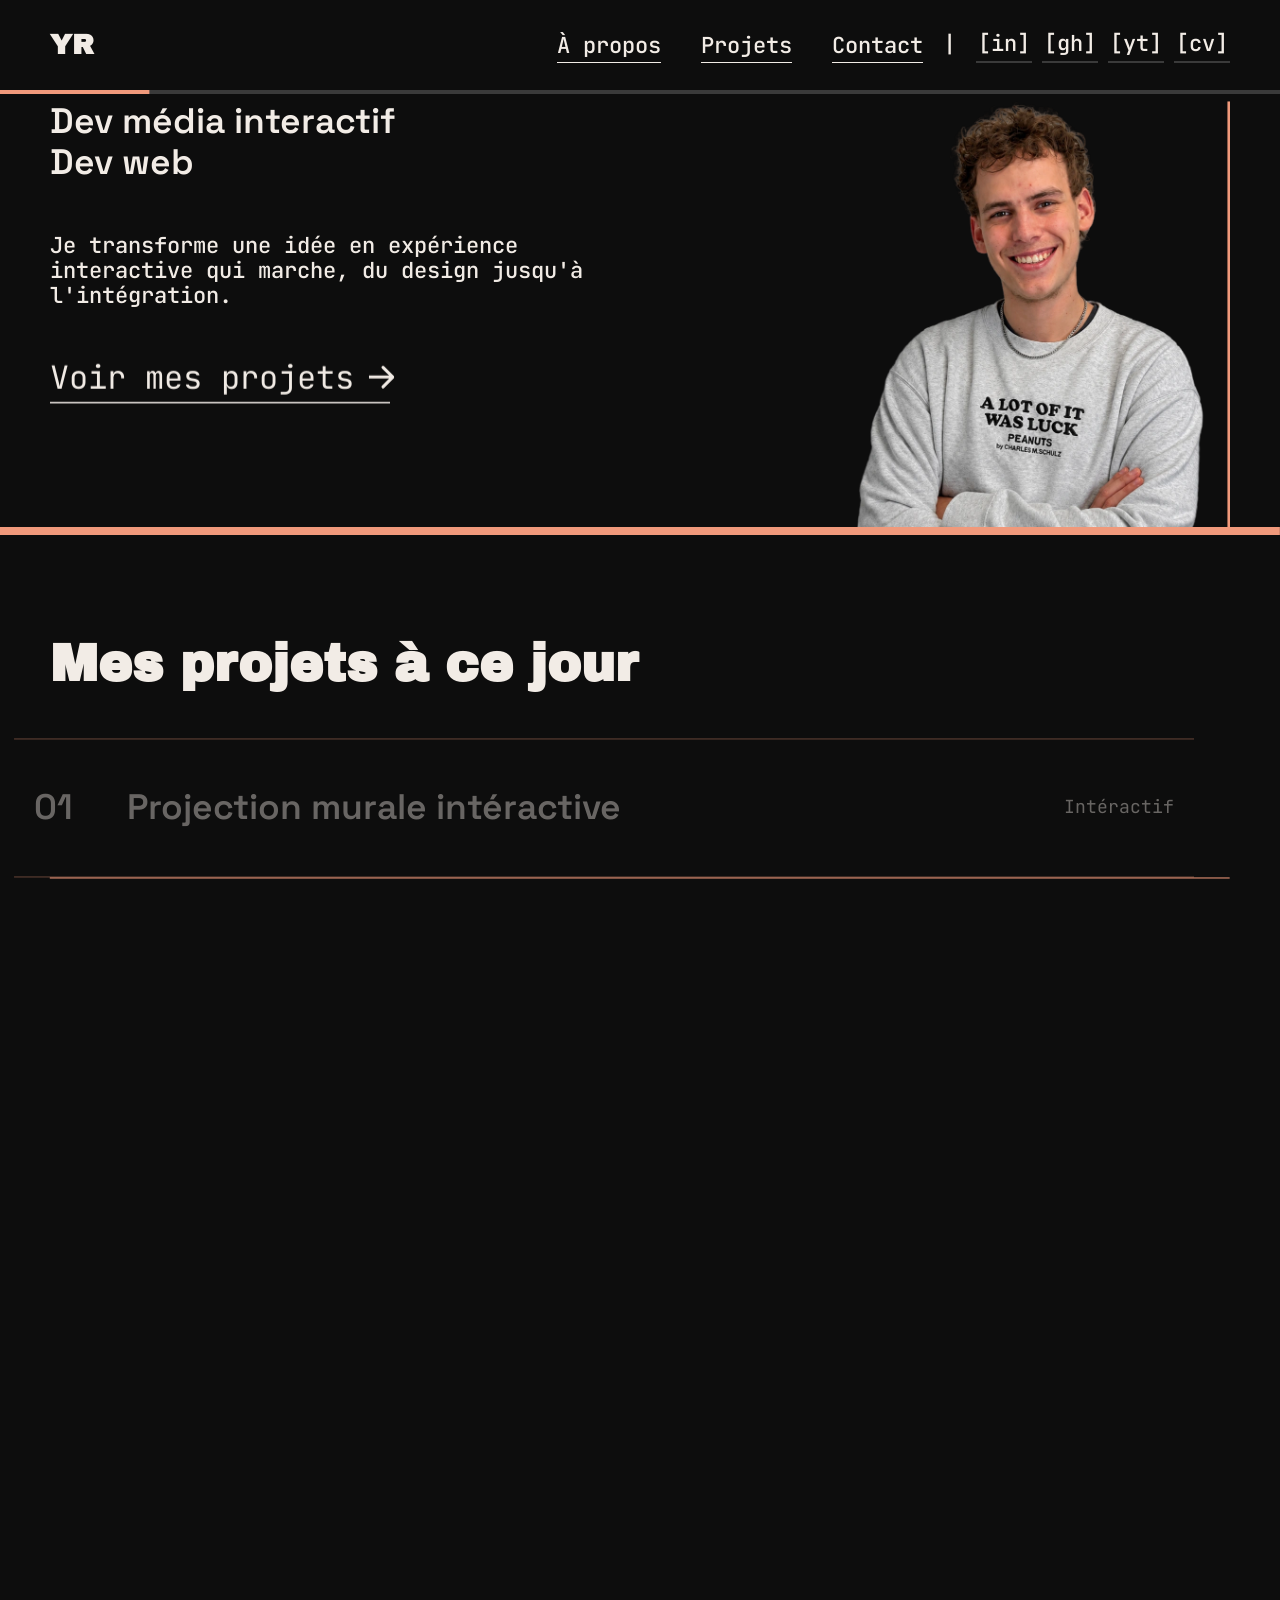
==== commit 8434f324: "Rajout ligne de code pour googe analytic" ====
--- a/index.html
+++ b/index.html
@@ -5,6 +5,19 @@
     <meta charset="utf-8" />
     <meta name="viewport" content="width=device-width, initial-scale=1.0" />
     <title>Portfolio - Yoan Robitaille</title>
+
+    <!-- Google tag (gtag.js) -->
+    <script async src="https://www.googletagmanager.com/gtag/js?id=G-NSBPM0E5RB"></script>
+    <script>
+        window.dataLayer = window.dataLayer || [];
+
+        function gtag() {
+            dataLayer.push(arguments);
+        }
+        gtag('js', new Date());
+
+        gtag('config', 'G-NSBPM0E5RB');
+    </script>
 
     <link rel="stylesheet" href="styles/main.css" />
 
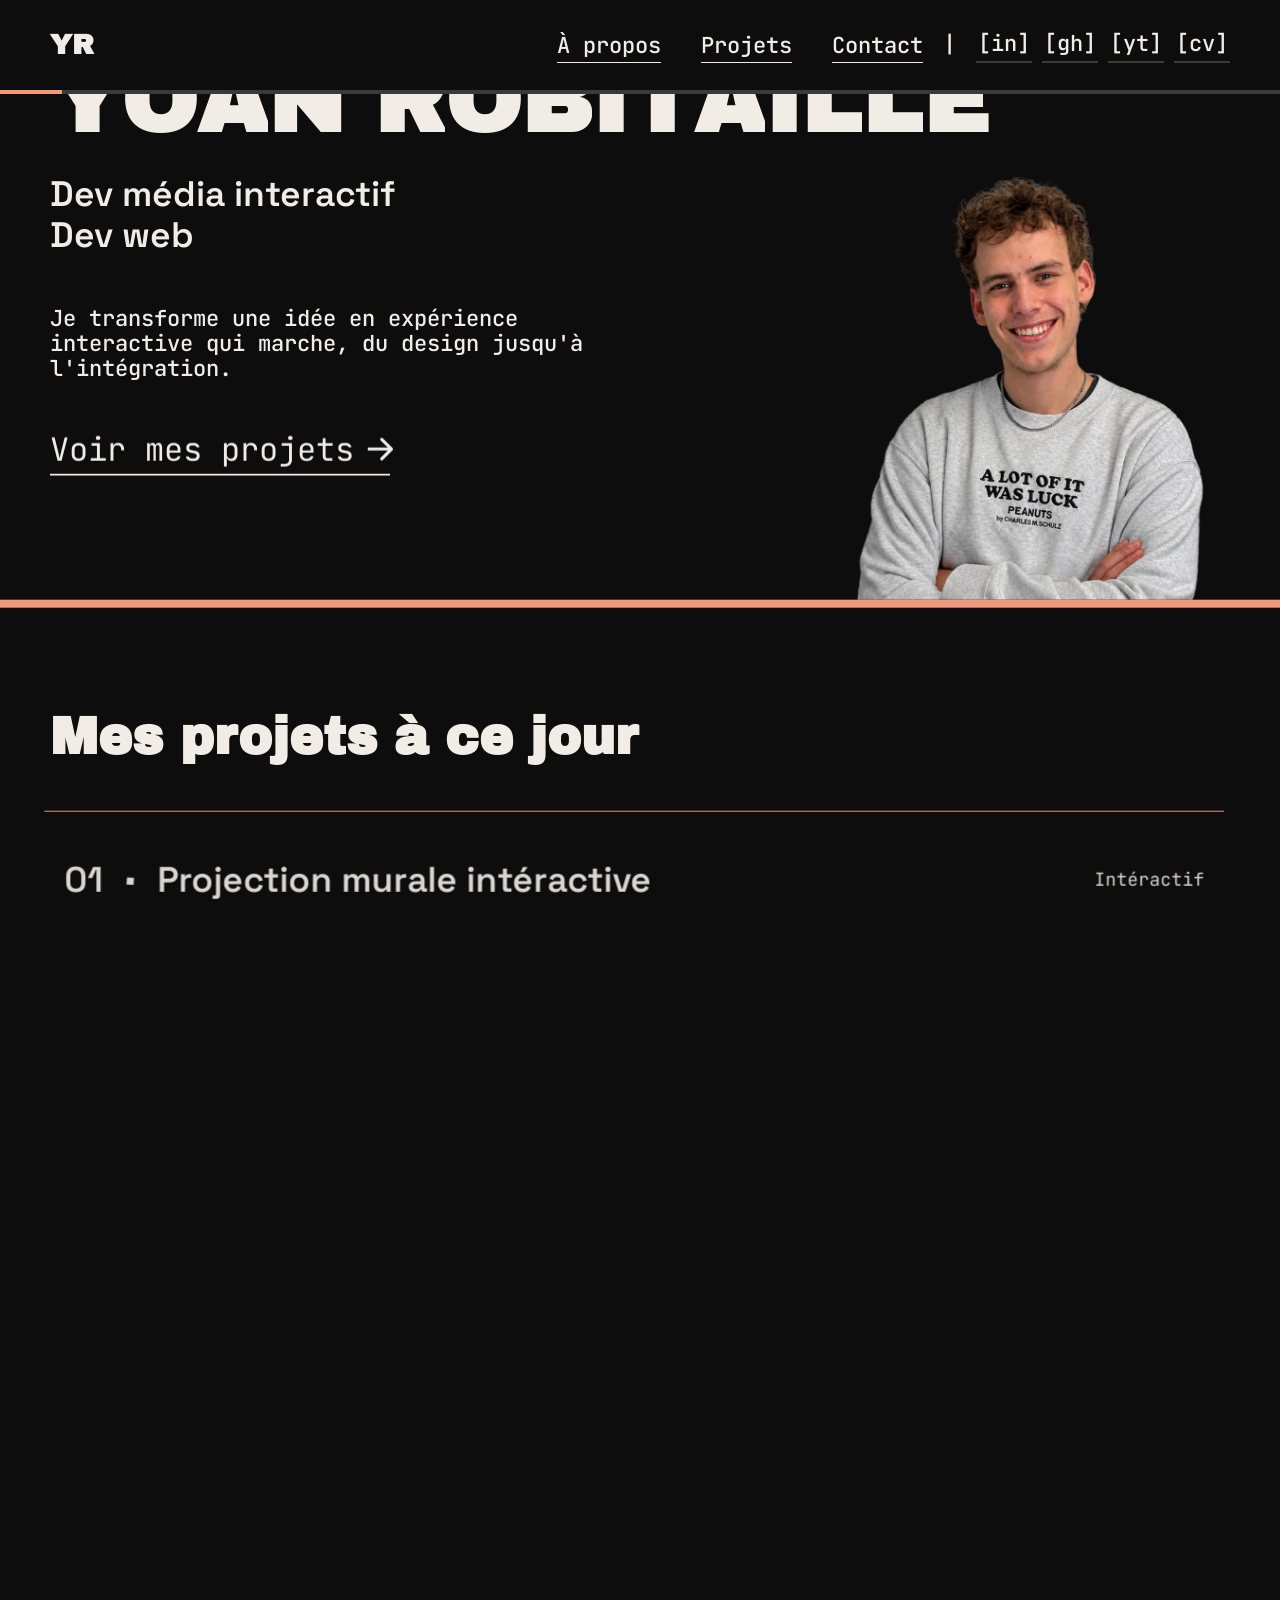
==== commit a5b72fd4: "Rajout heatmap et sitemap" ====
--- a/index.html
+++ b/index.html
@@ -22,6 +22,9 @@
     <link rel="stylesheet" href="styles/main.css" />
 
     <script src="scripts/main.js" defer></script>
+    <script defer src="https://t.contentsquare.net/uxa/1e9017d038dd1.js"></script>
+
+
 
     <link rel="apple-touch-icon" sizes="180x180" href="assets/favicon_io/apple-touch-icon.png">
     <link rel="icon" type="image/png" sizes="32x32" href="assets/favicon_io/favicon-32x32.png">
